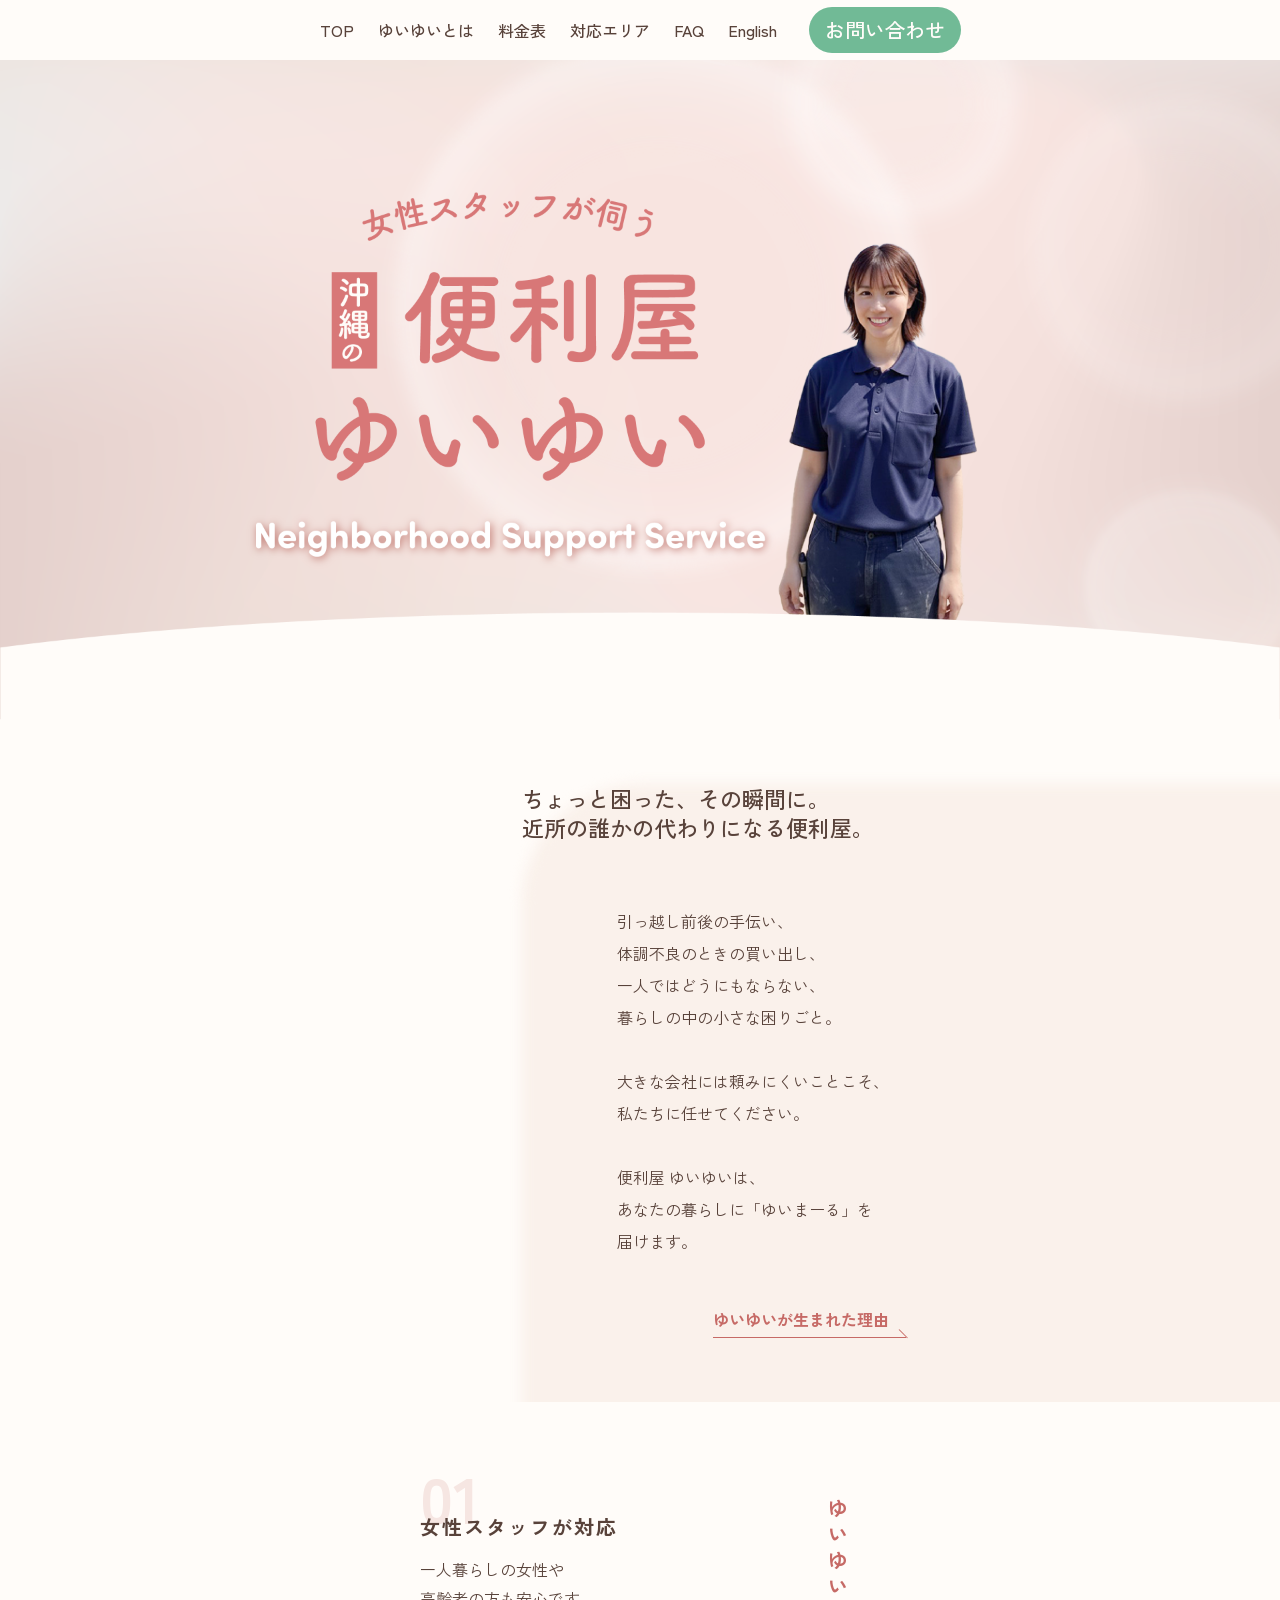
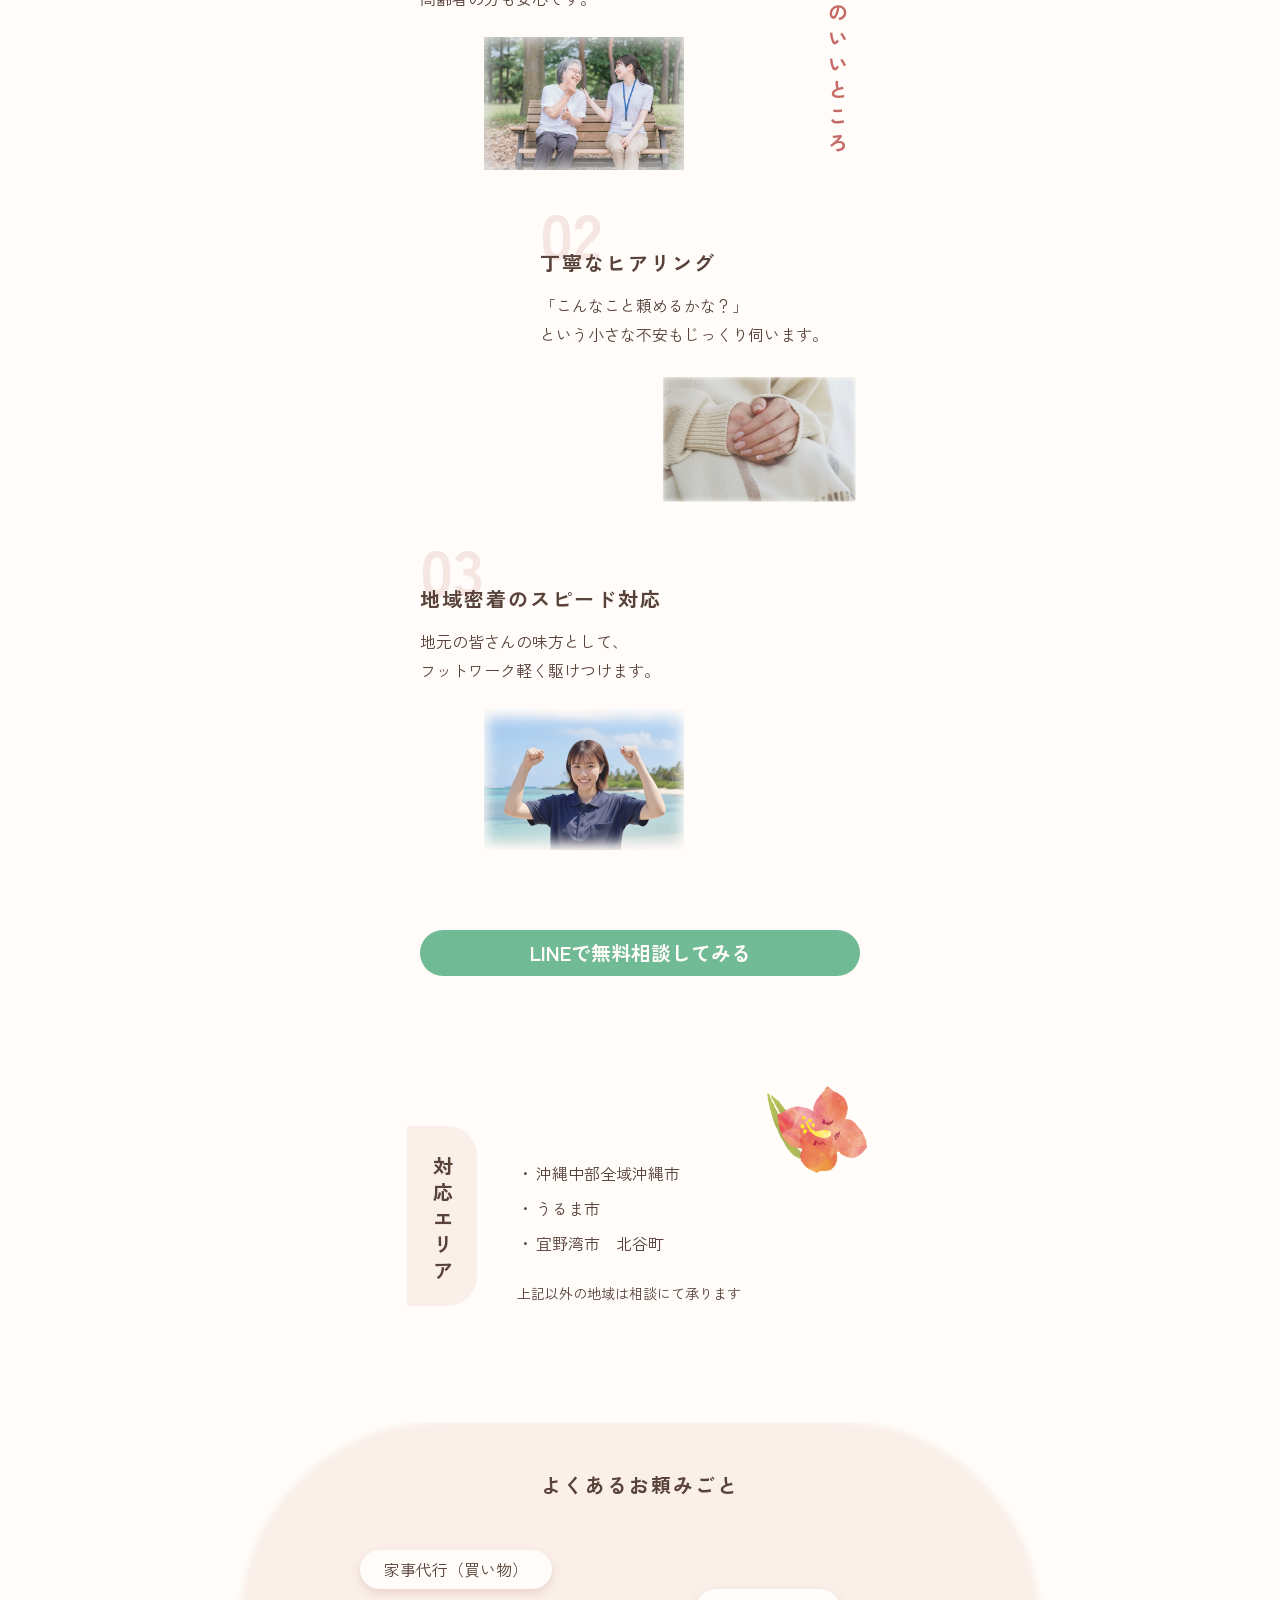
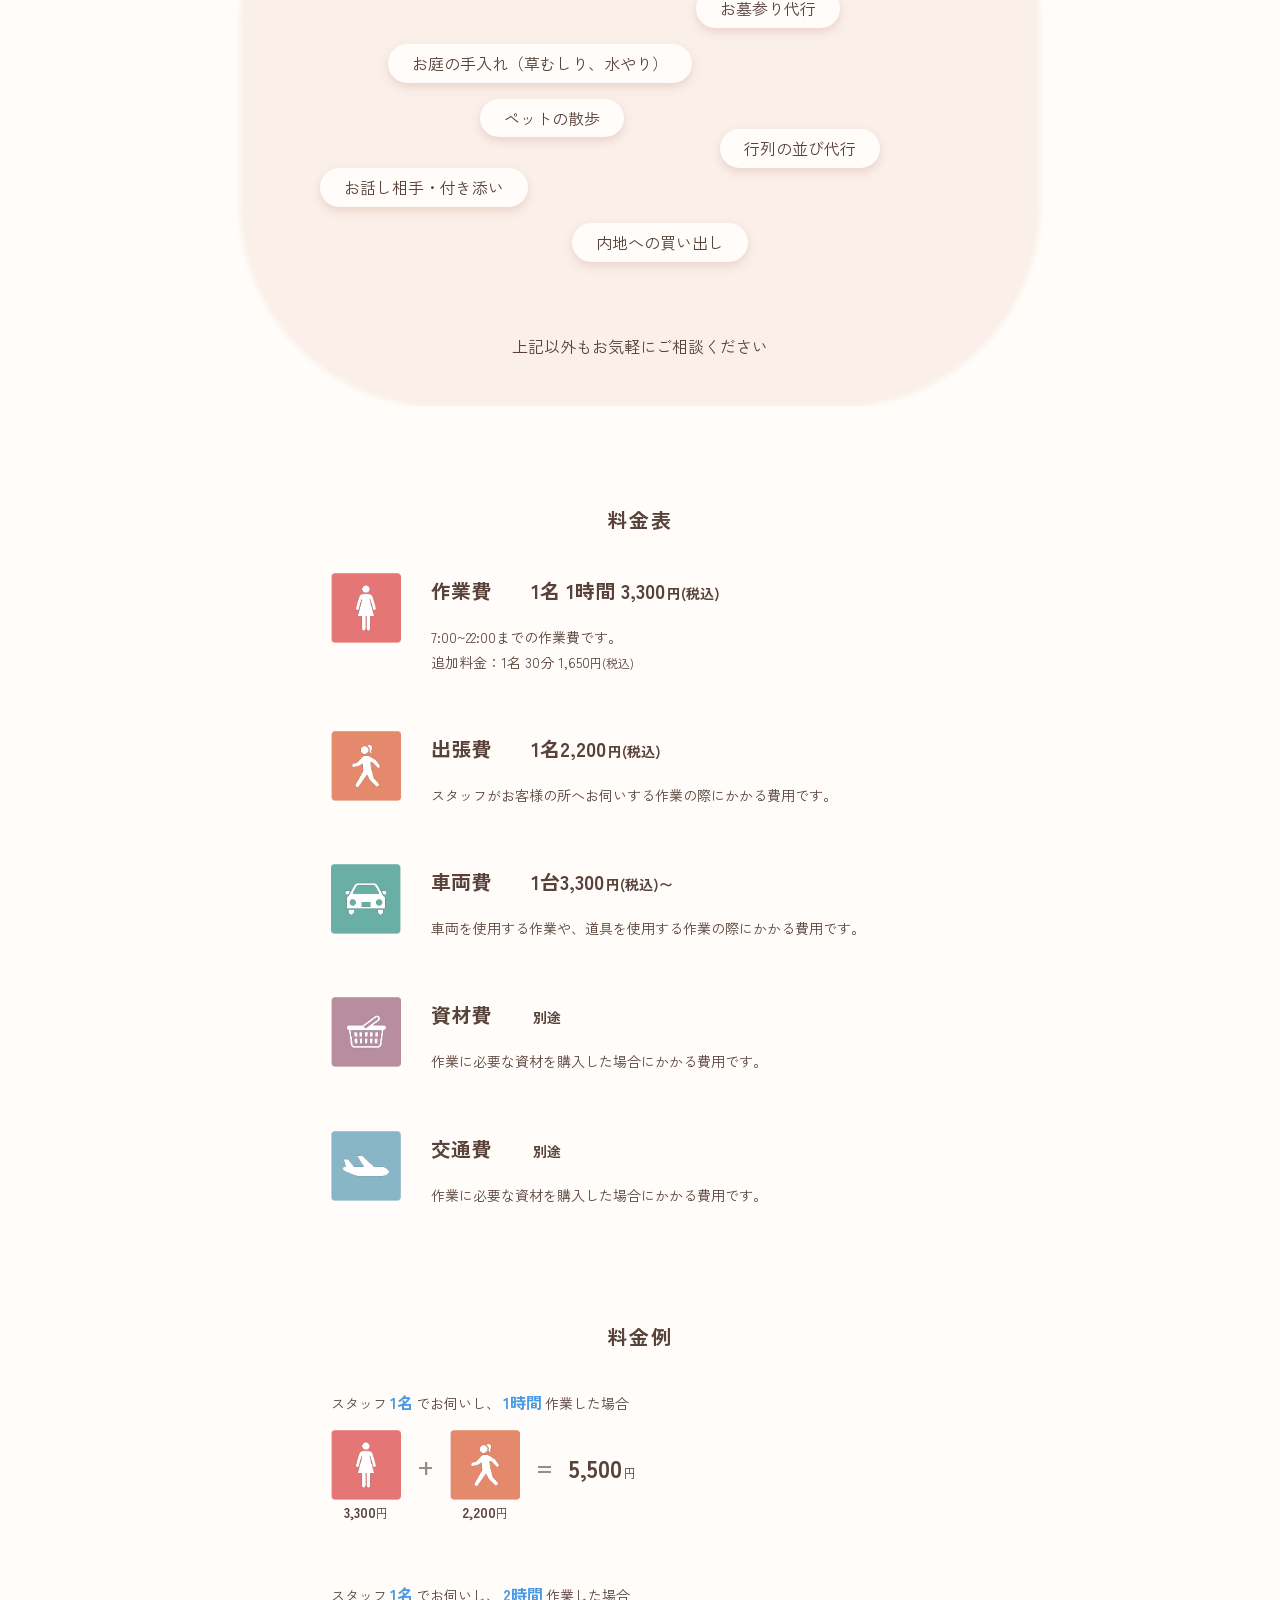
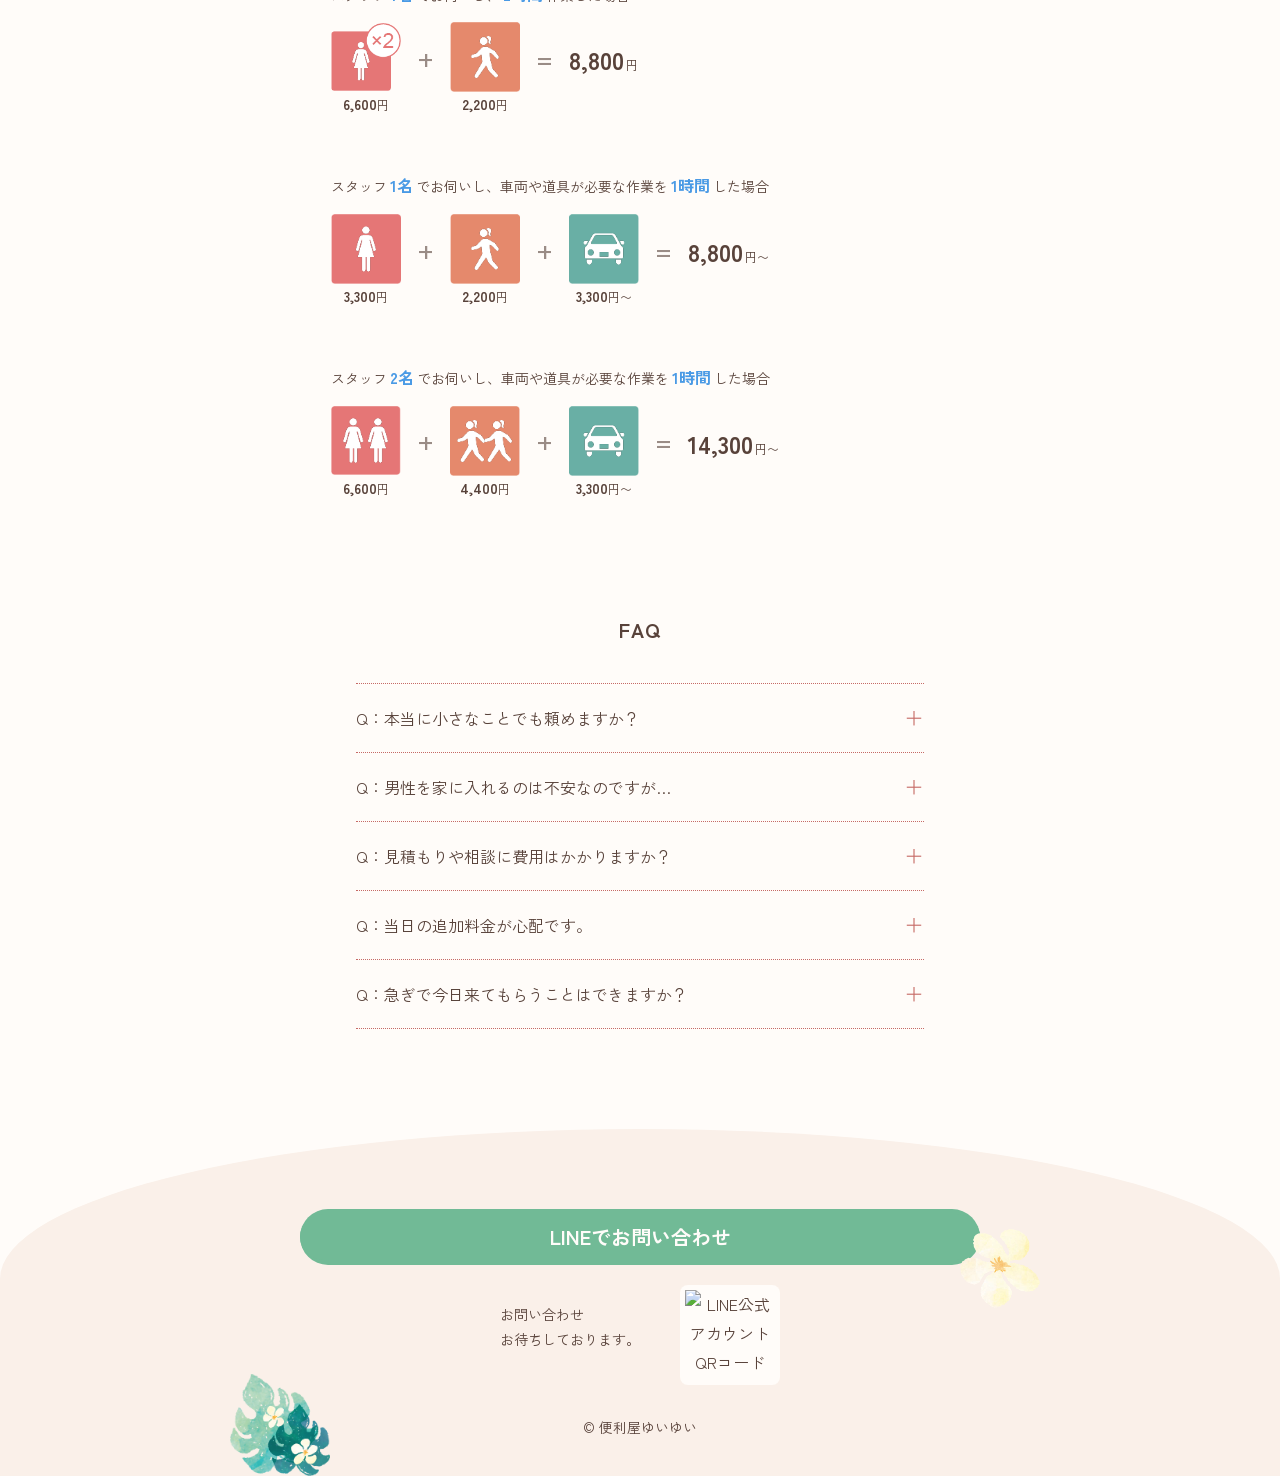
==== index.html @ 1d220bbb "first commit" ====
<!DOCTYPE html>
<html lang="ja">

<head>
    <meta charset="UTF-8">
    <meta name="viewport" content="width=device-width, initial-scale=1.0">
    <title>沖縄の便利屋ゆいゆい</title>
    <meta name="description"
        content="沖縄の便利屋ゆいゆいは、引っ越し前後の手伝いや体調不良のときの買い出しなど、暮らしの中の小さな困りごとをサポートします。地域に根ざしたサービスで、あなたの生活をより快適にします。">
    <link rel="stylesheet" href="style.css">
    <link rel="preconnect" href="https://fonts.googleapis.com">
    <link rel="preconnect" href="https://fonts.gstatic.com" crossorigin>
    <link
        href="https://fonts.googleapis.com/css2?family=Open+Sans:ital,wght@0,300..800;1,300..800&family=Zen+Kaku+Gothic+New:wght@400;500;700&display=swap"
        rel="stylesheet">


</head>

<body>
    <main>
        <header class="l-header">
            <div class="l-header__inner">
                <div class="l-header__icon_en">
                    <img src="img/icon_en.png" alt="English-icon" width="32" height="32">
                </div>

                <button class="l-header__menu-btn" aria-label="メニューを開く" aria-expanded="false">
                    <span class="l-header__menu-line"></span>
                    <span class="l-header__menu-line"></span>
                </button>
            </div>
            <nav class="l-header__nav">
                <ul class="l-header__nav-list">
                    <li class="l-header__nav-item"><a href="/" class="l-header__nav-link">TOP</a></li>
                    <li class="l-header__nav-item"><a href="#" class="l-header__nav-link">ゆいゆいとは</a></li>
                    <li class="l-header__nav-item"><a href="#" class="l-header__nav-link">料金表</a></li>
                    <li class="l-header__nav-item"><a href="#" class="l-header__nav-link">対応エリア</a></li>
                    <li class="l-header__nav-item"><a href="#" class="l-header__nav-link">FAQ</a></li>
                    <li class="l-header__nav-item"><a href="#" class="l-header__nav-link">English</a></li>
                </ul>
                <div class="l-header__nav-cta">
                    <a href="#" class="c-button--cta__nav">お問い合わせ</a>
                </div>
            </nav>

        </header>


        <!-- ヒーローセクション -->
        <section class="p-top-hero">
            <div class="p-top-hero__visual">
                <picture>
                    <source media="(min-width: 768px)" srcset="img/mv_dt.webp">
                    <img src="img/mv_sp.webp" alt="女性スタッフが伺う 沖縄の便利屋 ゆいゆい Neighborhood Support Service"
                        class="p-top-hero__main-img">
                </picture>
            </div>

            <div class="p-top-hero__content">
                <h2 class="p-top-hero__catch">
                    ちょっと困った、その瞬間に。<br>
                    近所の誰かの代わりになる便利屋。
                </h2>

                <div class="p-top-hero__description">
                    <p class="p-top-hero__text">
                        引っ越し前後の手伝い、<br>
                        体調不良のときの買い出し、<br>
                        一人ではどうにもならない、<br>
                        暮らしの中の小さな困りごと。
                    </p>
                    <p class="p-top-hero__text">
                        大きな会社には頼みにくいことこそ、<br>
                        私たちに任せてください。
                    </p>
                    <p class="p-top-hero__text">
                        便利屋 ゆいゆいは、<br>
                        あなたの暮らしに「ゆいまーる」を<br>
                        届けます。
                    </p>
                    <div class="p-top-hero__link-wrapper">
                        <a href="#" class="p-top-hero__link">ゆいゆいが生まれた理由</a>
                    </div>
                </div>
            </div>
        </section>


        <!-- USPセクション -->
        <section class="p-top-usp">
            <div class="p-top-usp__inner">
                <h2 class="p-top-usp__title">ゆいゆいのいいところ</h2>

                <div class="p-top-usp__list">
                    <div class="p-top-usp__item">
                        <div class="p-top-usp__head">
                            <span class="p-top-usp__number">01</span>
                            <h3 class="p-top-usp__item-title">女性スタッフが対応</h3>
                        </div>
                        <p class="p-top-usp__text">
                            一人暮らしの女性や<br>
                            高齢者の方も安心です。
                        </p>
                        <div class="p-top-usp__img">
                            <img src="img/usp_img1.png" alt="笑顔で話す女性スタッフと高齢女性">
                        </div>
                    </div>

                    <div class="p-top-usp__item">
                        <div class="p-top-usp__head">
                            <span class="p-top-usp__number">02</span>
                            <h3 class="p-top-usp__item-title">丁寧なヒアリング</h3>
                        </div>
                        <p class="p-top-usp__text">
                            「こんなこと頼めるかな？」<br>
                            という小さな不安もじっくり伺います。
                        </p>
                        <div class="p-top-usp__img">
                            <img src="img/usp_img2.png" alt="手を合わせる様子">
                        </div>
                    </div>

                    <div class="p-top-usp__item">
                        <div class="p-top-usp__head">
                            <span class="p-top-usp__number">03</span>
                            <h3 class="p-top-usp__item-title">地域密着のスピード対応</h3>
                        </div>
                        <p class="p-top-usp__text">
                            地元の皆さんの味方として、<br>
                            フットワーク軽く駆けつけます。
                        </p>
                        <div class="p-top-usp__img">
                            <img src="img/usp_img3.png" alt="ガッツポーズをする女性スタッフ">
                        </div>
                    </div>
                </div>

                <div class="p-top-usp__btn">
                    <a href="#" class="c-button--cta">LINEで無料相談してみる</a>
                </div>
            </div>
        </section>

        <!-- エリアセクション -->
        <section class="p-top-area">
            <div class="p-top-area__inner">
                <div class="p-top-area__container">
                    <h2 class="p-top-area__title">対応エリア</h2>

                    <div class="p-top-area__content">
                        <ul class="p-top-area__list">
                            <li class="p-top-area__item">沖縄中部全域沖縄市</li>
                            <li class="p-top-area__item">うるま市</li>
                            <li class="p-top-area__item">宜野湾市　北谷町</li>
                        </ul>
                        <p class="p-top-area__note">上記以外の地域は相談にて承ります</p>
                    </div>

                    <div class="p-top-area__deco">
                        <img src="img/deco_img1.png" alt="" aria-hidden="true">
                    </div>
                </div>
            </div>
        </section>

        <!-- ヘルプリストセクション -->
        <section class="p-top-help">
            <div class="p-top-help__inner">
                <h2 class="p-top-help__title">よくあるお頼みごと</h2>

                <div class="p-top-help__container">

                    <ul class="p-top-help__list">
                        <li class="p-top-help__item">家事代行（買い物）</li>
                        <li class="p-top-help__item">お墓参り代行</li>
                        <li class="p-top-help__item">お庭の手入れ（草むしり、水やり）</li>
                        <li class="p-top-help__item">ペットの散歩</li>
                        <li class="p-top-help__item">行列の並び代行</li>
                        <li class="p-top-help__item">お話し相手・付き添い</li>
                        <li class="p-top-help__item">内地への買い出し</li>
                    </ul>

                    <p class="p-top-help__footer-text">上記以外もお気軽にご相談ください</p>
                </div>
            </div>
        </section>

        <!-- 料金表セクション -->
        <section class="p-top-price">
            <div class="p-top-price__inner">
                <h2 class="p-top-price__title">料金表</h2>

                <div class="p-top-price__list">
                    <div class="p-top-price__item">
                        <div class="p-top-price__icon">
                            <img src="img/menu_icon1.png" alt="作業費">
                        </div>
                        <div class="p-top-price__body">
                            <div class="p-top-price__head">
                                <h3 class="p-top-price__label">作業費</h3>
                                <p class="p-top-price__value">1名 1時間 3,300<span>円(税込)</span></p>
                            </div>
                            <p class="p-top-price__note">
                                7:00~22:00までの作業費です。<br>
                                追加料金：1名 30分 1,650<Span>円(税込)</Span>
                            </p>
                        </div>
                    </div>

                    <div class="p-top-price__item">
                        <div class="p-top-price__icon">
                            <img src="img/menu_icon2.png" alt="出張費">
                        </div>
                        <div class="p-top-price__body">
                            <div class="p-top-price__head">
                                <h3 class="p-top-price__label">出張費</h3>
                                <p class="p-top-price__value">1名2,200<span>円(税込)</span></p>
                            </div>
                            <p class="p-top-price__note">
                                スタッフがお客様の所へお伺いする作業の際にかかる費用です。
                            </p>
                        </div>
                    </div>

                    <div class="p-top-price__item">
                        <div class="p-top-price__icon">
                            <img src="img/menu_icon3.png" alt="車両費">
                        </div>
                        <div class="p-top-price__body">
                            <div class="p-top-price__head">
                                <h3 class="p-top-price__label">車両費</h3>
                                <p class="p-top-price__value">1台3,300<span>円(税込)〜</span></p>
                            </div>
                            <p class="p-top-price__note">
                                車両を使用する作業や、道具を使用する作業の際にかかる費用です。
                            </p>
                        </div>
                    </div>

                    <div class="p-top-price__item">
                        <div class="p-top-price__icon">
                            <img src="img/menu_icon4.png" alt="資材費">
                        </div>
                        <div class="p-top-price__body">
                            <div class="p-top-price__head">
                                <h3 class="p-top-price__label">資材費</h3>
                                <p class="p-top-price__value"><span>別途</span></p>
                            </div>
                            <p class="p-top-price__note">
                                作業に必要な資材を購入した場合にかかる費用です。
                            </p>
                        </div>
                    </div>
                    <div class="p-top-price__item">
                        <div class="p-top-price__icon">
                            <img src="img/menu_icon5.png" alt="交通費">
                        </div>
                        <div class="p-top-price__body">
                            <div class="p-top-price__head">
                                <h3 class="p-top-price__label">交通費</h3>
                                <p class="p-top-price__value"><span>別途</span></p>
                            </div>
                            <p class="p-top-price__note">
                                作業に必要な資材を購入した場合にかかる費用です。
                            </p>
                        </div>
                    </div>
                </div>
            </div>
        </section>

        <!-- 料金例セクション -->
        <section class="p-top-price-example">
            <div class="p-top-price-example__inner">
                <h2 class="p-top-price-example__title">料金例</h2>

                <div class="p-top-price-example__list">

                    <div class="p-top-price-example__item">
                        <p class="p-top-price-example__caption">スタッフ<span>1名</span>でお伺いし、<span>1時間</span>作業した場合</p>
                        <div class="p-top-price-example__formula">
                            <div class="p-top-price-example__unit">
                                <img src="img/menu_icon1.png" alt="作業費">
                                <p>3,300<span>円</span></p>
                            </div>
                            <span class="p-top-price-example__operator">+</span>
                            <div class="p-top-price-example__unit">
                                <img src="img/menu_icon2.png" alt="">
                                <p>2,200<span>円</span></p>
                            </div>
                            <span class="p-top-price-example__operator">=</span>
                            <p class="p-top-price-example__total">5,500<span>円</span></p>
                        </div>
                    </div>

                    <div class="p-top-price-example__item">
                        <p class="p-top-price-example__caption">スタッフ<span>1名</span>でお伺いし、<span>2時間</span>作業した場合</p>
                        <div class="p-top-price-example__formula">
                            <div class="p-top-price-example__unit">
                                <img src="img/menu_icon7.png" alt="">
                                <p>6,600<span>円</span></p>
                            </div>
                            <span class="p-top-price-example__operator">+</span>
                            <div class="p-top-price-example__unit">
                                <img src="img/menu_icon2.png" alt="">
                                <p>2,200<span>円</span></p>
                            </div>
                            <span class="p-top-price-example__operator">=</span>
                            <p class="p-top-price-example__total">8,800<span>円</span></p>
                        </div>
                    </div>

                    <div class="p-top-price-example__item">
                        <p class="p-top-price-example__caption">
                            スタッフ<span>1名</span>でお伺いし、車両や道具が必要な作業を<span>1時間</span>した場合</p>
                        <div class="p-top-price-example__formula">
                            <div class="p-top-price-example__unit">
                                <img src="img/menu_icon1.png" alt="作業費">
                                <p>3,300<span>円</span></p>
                            </div>
                            <span class="p-top-price-example__operator">+</span>
                            <div class="p-top-price-example__unit">
                                <img src="img/menu_icon2.png" alt="">
                                <p>2,200<span>円</span></p>
                            </div>
                            <span class="p-top-price-example__operator">+</span>
                            <div class="p-top-price-example__unit">
                                <img src="img/menu_icon3.png" alt="車両・道具">
                                <p>3,300<span>円〜</span></p>
                            </div>
                            <span class="p-top-price-example__operator">=</span>
                            <p class="p-top-price-example__total">8,800<span>円〜</span></p>
                        </div>
                    </div>
                    <div class="p-top-price-example__item">
                        <p class="p-top-price-example__caption">
                            スタッフ<span>2名</span>でお伺いし、車両や道具が必要な作業を<span>1時間</span>した場合</p>
                        <div class="p-top-price-example__formula">
                            <div class="p-top-price-example__unit">
                                <img src="img/menu_icon6.png" alt="作業費">
                                <p>6,600<span>円</span></p>
                            </div>
                            <span class="p-top-price-example__operator">+</span>
                            <div class="p-top-price-example__unit">
                                <img src="img/menu_icon8.png" alt="">
                                <p>4,400<span>円</span></p>
                            </div>
                            <span class="p-top-price-example__operator">+</span>
                            <div class="p-top-price-example__unit">
                                <img src="img/menu_icon3.png" alt="車両・道具">
                                <p>3,300<span>円〜</span></p>
                            </div>
                            <span class="p-top-price-example__operator">=</span>
                            <p class="p-top-price-example__total">14,300<span>円〜</span></p>
                        </div>
                    </div>

                </div>
            </div>
        </section>

        <!-- FAQセクション -->
        <section class="p-top-faq">
            <div class="p-top-faq__inner">
                <h2 class="p-top-faq__title">FAQ</h2>

                <div class="p-top-faq__list">

                    <details class="p-top-faq__item">
                        <summary class="p-top-faq__question">
                            <span>Q：本当に小さなことでも頼めますか？</span>
                        </summary>
                        <div class="p-top-faq__answer">
                            <p>
                                A：もちろん大歓迎です！
                                電球1個の交換や、高熱で動けない時の買い出しなどどんな些細なことでも「ゆいゆい」にお任せください。法律に触れること、専門的な資格（電気工事など）が必要な作業、危険を伴う作業などはお断りする場合がございます。まずは「こんなことできる？」と聞いてみてください！
                            </p>
                        </div>
                    </details>

                    <details class="p-top-faq__item">
                        <summary class="p-top-faq__question">
                            <span>Q：男性を家に入れるのは不安なのですが…</span>
                        </summary>
                        <div class="p-top-faq__answer">
                            <p>
                                A：代表の私（女性）が直接伺います！ 女性一人暮らしの方や、ご高齢の方からも「安心して頼める」と喜んでいただいています。
                            </p>
                        </div>
                    </details>

                    <details class="p-top-faq__item">
                        <summary class="p-top-faq__question">
                            <span>Q：見積もりや相談に費用はかかりますか？</span>
                        </summary>
                        <div class="p-top-faq__answer">
                            <p>
                                A：お見積もりは完全に無料です。LINEでお写真を送っていただければ、事前におおよその金額をお伝えすることも可能です。
                            </p>
                        </div>
                    </details>

                    <details class="p-top-faq__item">
                        <summary class="p-top-faq__question">
                            <span>Q：当日の追加料金が心配です。</span>
                        </summary>
                        <div class="p-top-faq__answer">
                            <p>
                                A：勝手な追加請求は一切いたしません。必ず作業前に金額を提示し、ご納得いただいてから作業を開始しますのでご安心ください。
                            </p>
                        </div>
                    </details>

                    <details class="p-top-faq__item">
                        <summary class="p-top-faq__question">
                            <span>Q：急ぎで今日来てもらうことはできますか？</span>
                        </summary>
                        <div class="p-top-faq__answer">
                            <p>
                                A：空きがあれば即日対応も可能です！ まずはLINEでお気軽に状況を教えてください。
                            </p>
                        </div>
                    </details>

                </div>
            </div>
        </section>

        <!-- フッター -->
        <footer class="l-footer">
            <div class="l-footer__inner">
                <div class="l-footer__deco --top-right">
                    <img src="img/deco_img2.png" alt="" aria-hidden="true">
                </div>
                <div class="l-footer__deco --bottom-left">
                    <img src="img/deco_img3.png" alt="" aria-hidden="true">
                </div>

                <div class="l-footer__content">
                    <div class="c-button--cta ">
                        <a href="https://line.me/R/ti/p/@401vxqap" class="c-button--cta">LINEでお問い合わせ</a>
                    </div>

                    <div class="l-footer__info">
                        <div class="l-footer__text">
                            <p>お問い合わせ<br>お待ちしております。</p>
                        </div>
                        <div class="l-footer__qr">
                            <img src="https://qr-official.line.me/gs/M_401vxqap_BW.png?oat_content=qr"
                                alt="LINE公式アカウント QRコード">
                        </div>
                    </div>

                    <p class="l-footer__copyright">&copy; 便利屋ゆいゆい</p>
                </div>
            </div>
        </footer>

    </main>
    <script src="https://code.jquery.com/jquery-3.7.1.min.js"
        integrity="sha256-/JqT3SQfawRcv/BIHPThkBvs0OEvtFFmqPF/lYI/Cxo=" crossorigin="anonymous"></script>
    <script src="./js/main.js"></script>
</body>

</html>
---- style.css ----
@charset "UTF-8";
:root {
  /* =====================
   Color
  ===================== */
  --color-primary: #C66A66;
  --color-secondary: #4A9AE5;
  --color-accent: #FAF0E9;
  --color-text: #58423A;
  --color-white: #FFFCF9;
  --color-cta_btn: #71BA96;
  /* =====================
   Font
  ===================== */
  --font-base: "Zen Kaku Gothic New", sans-serif;
  --font-en: "Open Sans", sans-serif;
  /* =====================
   Font size
  ===================== */
  --font-size-xs: 12px;
  --font-size-sm: 14px;
  --font-size-base: 16px;
  --font-size-md: 20px;
  --font-size-lg: 22px;
  --font-size-xl: 28px;
  --font-size-xxl: 36px;
  /* =====================
   Line height
  ===================== */
  --line-height-base: 1.8;
  --line-height-heading: 1.3;
  /* =====================
   Spacing (8px scale)
  ===================== */
  --space-xs: 4px;
  --space-sm: 8px;
  --space-md: 16px;
  --space-lg: 24px;
  --space-xl: 32px;
  --space-xxl: 48px;
  --space-xxxl: 64px;
  /* =====================
   Radius
  ===================== */
  --radius-sm: 4px;
  --radius-md: 8px;
  --radius-lg: 16px;
  --radius-round: 20%;
  /* =====================
   z-index
  ===================== */
  --z-header: 100;
  --z-overlay: 200;
  --z-modal: 300;
}

/* =====================
  Media Query
===================== */
/* =====================
  Layout
===================== */
/* =====================
  Interaction
===================== */
/* =====================
  Base
===================== */
html {
  font-size: 100%;
}

body {
  font-family: var(--font-base);
  font-size: var(--font-size-base);
  line-height: var(--line-height-base);
  color: var(--color-text);
  background-color: var(--color-white);
  margin: 0;
  padding: 0;
  overflow-x: hidden;
  width: 100%;
}

/* =====================
  Reset (minimum)
===================== */
*,
*::before,
*::after {
  box-sizing: border-box;
}

h1,
h2,
h3,
h4,
h5,
h6,
p,
ul,
ol,
li,
figure {
  margin: 0;
  padding: 0;
}

ul,
ol {
  list-style: none;
}

/* =====================
  Text
===================== */
p {
  margin-bottom: var(--space-md);
}

a {
  color: inherit;
  text-decoration: none;
}

strong {
  font-weight: 600;
}

/* =====================
  Heading
===================== */
h1,
h2,
h3 {
  font-weight: 500;
  line-height: var(--line-height-heading);
}

h1 {
  font-size: var(--font-size-xxl);
}

h2 {
  font-size: var(--font-size-xl);
}

h3 {
  font-size: var(--font-size-lg);
}

/* =====================
  Image
===================== */
img {
  max-width: 100%;
  height: auto;
  display: block;
}

/* =====================
  Utility
===================== */
.is-hidden {
  display: none;
}

.l-footer {
  width: 100%;
  position: relative;
  background-color: var(--color-accent);
  overflow: hidden;
  border-radius: 100% 100% 0 0/150px 150px 0 0;
  padding: 60px 0 10px;
}
@media (min-width: 768px) {
  .l-footer {
    border-radius: 100% 100% 0 0/300px 300px 0 0;
    padding: 80px 0 20px;
  }
}
.l-footer__inner {
  max-width: 800px;
  margin: 0 auto;
  position: relative;
  z-index: 1;
}
.l-footer__content {
  display: flex;
  flex-direction: column;
  align-items: center;
  text-align: center;
  width: 85%;
  margin: 0 auto;
}
.l-footer__btn {
  width: 100%;
  max-width: 320px;
  margin-bottom: 40px;
}
.l-footer__info {
  display: flex;
  align-items: center;
  justify-content: center;
  gap: 20px;
  margin-top: 20px;
  margin-bottom: 30px;
}
@media (min-width: 768px) {
  .l-footer__info {
    gap: 40px;
  }
}
.l-footer__text {
  font-size: var(--font-size-sm);
  text-align: left;
}
.l-footer__qr {
  width: 100px;
  height: 100px;
  background-color: var(--color-white);
  padding: 5px;
  border-radius: var(--radius-md);
}
.l-footer__qr img {
  width: 100%;
  height: 100%;
  object-fit: contain;
}
.l-footer__copyright {
  font-size: var(--font-size-sm);
  color: var(--color-text);
}
.l-footer__deco {
  position: absolute;
  pointer-events: none;
  z-index: 0;
}
.l-footer__deco.--top-right {
  top: 20px;
  right: 0;
  width: 60px;
}
@media (min-width: 768px) {
  .l-footer__deco.--top-right {
    width: 80px;
  }
}
.l-footer__deco.--bottom-left {
  bottom: -20px;
  left: -10px;
  width: 80px;
}
@media (min-width: 768px) {
  .l-footer__deco.--bottom-left {
    width: 100px;
  }
}
.l-footer__deco img {
  width: 100%;
  height: auto;
}

.c-button--cta {
  display: inline-flex;
  align-items: center;
  justify-content: center;
  background-color: var(--color-cta_btn);
  color: var(--color-white);
  font-weight: bold;
  font-size: var(--font-size-md);
  padding: 5px 0;
  border-radius: 100px;
  width: 100%;
  max-width: 100%;
  transition: opacity 0.3s;
}
@media (min-width: 768px) and (hover: hover) {
  .c-button--cta:hover {
    opacity: 0.7;
  }
}

/* ==========================================================================
   Header
   ========================================================================== */
.l-header {
  position: absolute;
  top: 0;
  left: 0;
  width: 100%;
  z-index: var(--z-header);
}
.l-header.is-open {
  position: fixed;
}
.l-header.is-open .l-header__nav {
  opacity: 1;
  visibility: visible;
}
.l-header.is-open .l-header__menu-line:nth-child(1) {
  transform: translateY(6px) rotate(45deg);
}
.l-header.is-open .l-header__menu-line:nth-child(2) {
  transform: translateY(-6px) rotate(-45deg);
}
.l-header__inner {
  position: fixed;
  top: 0;
  left: 0;
  width: 100%;
  display: flex;
  justify-content: space-between;
  align-items: center;
  padding: var(--space-md);
  z-index: 10;
}
@media (min-width: 768px) {
  .l-header__inner {
    opacity: 0;
    pointer-events: none;
  }
}
.l-header__icon_en {
  width: 32px;
}
.l-header__icon_en img {
  width: 100%;
  height: auto;
}
.l-header__menu-btn {
  appearance: none;
  background: transparent;
  border: none;
  padding: 0;
  width: 32px;
  height: 14px;
  display: flex;
  flex-direction: column;
  justify-content: space-between;
}
@media (min-width: 768px) {
  .l-header__menu-btn {
    display: none;
  }
}
.l-header__menu-btn .l-header__menu-line {
  display: block;
  width: 100%;
  height: 2px;
  background-color: var(--color-primary);
  transition: transform 0.3s ease;
}
.l-header__nav {
  position: fixed;
  top: 0;
  left: 0;
  width: 100%;
  height: 100vh;
  background-color: var(--color-white);
  z-index: 1;
  padding: var(--space-xxxl) var(--space-md);
  display: flex;
  flex-direction: column;
  align-items: center;
  justify-content: center;
  opacity: 0;
  visibility: hidden;
  transition: opacity 0.3s ease, visibility 0.3s ease;
}
@media (min-width: 768px) {
  .l-header__nav {
    position: fixed;
    width: 100%;
    height: 60px;
    background-color: var(--color-white);
    padding: 0;
    opacity: 1;
    visibility: visible;
    flex-direction: row;
    gap: var(--space-xl);
  }
}
.l-header__nav-list {
  text-align: center;
  width: 100%;
  margin-top: var(--space-xl);
}
@media (min-width: 768px) {
  .l-header__nav-list {
    display: flex;
    gap: var(--space-lg);
    margin: 0;
    width: auto;
  }
}
.l-header__nav-item {
  margin-bottom: var(--space-xl);
}
@media (min-width: 768px) {
  .l-header__nav-item {
    margin-bottom: 0;
  }
}
.l-header__nav-link {
  font-size: var(--font-size-lg);
  color: var(--color-text);
  font-weight: 500;
  display: inline-block;
  transition: color 0.3s ease;
}
@media (min-width: 768px) {
  .l-header__nav-link {
    font-size: var(--font-size-base);
  }
}
@media (min-width: 768px) and (hover: hover) {
  .l-header__nav-link:hover {
    color: var(--color-primary);
  }
}
.l-header__nav-cta {
  width: 100%;
  text-align: center;
  background-color: var(--color-cta_btn);
  color: var(--color-white);
  font-weight: bold;
  font-size: var(--font-size-md);
  padding: 5px 0;
  border-radius: 100px;
}
@media (min-width: 768px) {
  .l-header__nav-cta {
    width: auto;
    background-color: var(--color-cta_btn);
    color: var(--color-white);
    font-weight: 500;
    padding: 5px 16px;
    border-radius: 100px;
  }
}
@media (min-width: 768px) {
  .l-header__nav-cta__nav {
    width: 160px;
    margin: 0 auto;
  }
}

/* ==========================================================================
   Page: Top Hero
   ========================================================================== */
.p-top-hero {
  background-color: var(--color-white);
  position: relative;
  overflow: hidden;
  padding-bottom: var(--space-xxxl);
}
.p-top-hero__visual {
  width: 100%;
  line-height: 0;
  position: relative;
  z-index: 1;
}
.p-top-hero__main-img {
  width: 100%;
  height: auto;
  object-fit: cover;
}
.p-top-hero__content {
  position: relative;
  z-index: 1;
  max-width: 450px;
  margin: 0 auto;
  padding: var(--space-xxl) var(--space-md);
}
@media (min-width: 768px) {
  .p-top-hero__content {
    max-width: 450px;
    margin: 0 auto;
    padding: var(--space-xxxl) var(--space-xl) 0;
    margin-right: calc(50% - 300px);
  }
}
.p-top-hero__content::before {
  content: "";
  position: absolute;
  top: var(--space-xxxl);
  left: var(--space-xl);
  width: 100vw;
  height: 120%;
  background-color: rgba(250, 240, 233, 0.9);
  border-top-left-radius: 120px;
  filter: blur(6.4px);
  z-index: -1;
  pointer-events: none;
}
.p-top-hero__catch {
  text-align: left;
  font-size: var(--font-size-md);
  margin-bottom: var(--space-xxl);
  font-weight: 500;
  line-height: var(--line-height-heading);
}
@media (min-width: 768px) {
  .p-top-hero__catch {
    font-size: var(--font-size-lg);
    margin-bottom: var(--space-xxxl);
  }
}
.p-top-hero__description {
  margin-left: auto;
  margin-right: 5%;
  width: fit-content;
  max-width: 90%;
}
@media (min-width: 768px) {
  .p-top-hero__description {
    max-width: 600px;
  }
}
.p-top-hero__text {
  font-size: var(--font-size-base);
  margin-bottom: var(--space-lg);
}
@media (min-width: 768px) {
  .p-top-hero__text {
    line-height: 2;
    margin-bottom: var(--space-xl);
  }
  .p-top-hero__text:last-of-type {
    margin-bottom: 0;
  }
}
.p-top-hero__link-wrapper {
  text-align: right;
  margin-top: var(--space-xl);
}
@media (min-width: 768px) {
  .p-top-hero__link-wrapper {
    margin-top: var(--space-xxl);
  }
}
.p-top-hero__link {
  color: var(--color-primary);
  font-weight: bold;
  padding-bottom: var(--space-xs);
  position: relative;
  display: inline-block;
  transition: opacity 0.3s;
}
.p-top-hero__link::after {
  content: "";
  position: absolute;
  left: 0;
  bottom: 0;
  width: 110%;
  height: 1px;
  background-color: var(--color-primary);
}
.p-top-hero__link::before {
  content: "";
  position: absolute;
  right: -22px;
  bottom: 8px;
  width: 12px;
  height: 1px;
  background-color: var(--color-primary);
  transform: rotate(45deg);
  transform-origin: left center;
}
@media (hover: hover) {
  .p-top-hero__link:hover {
    opacity: 0.7;
  }
}

/* ==========================================================================
   Page: Top Usp
   ========================================================================== */
.p-top-usp {
  padding: 80px 5%;
  background-color: var(--color-white);
  position: relative;
  max-width: 500px;
  margin: 0 auto;
}
@media (min-width: 768px) {
  .p-top-usp {
    max-width: 600px;
  }
}
.p-top-usp__inner {
  padding: 0 var(--space-md);
  position: relative;
}
.p-top-usp__title {
  writing-mode: vertical-rl;
  font-size: var(--font-size-md);
  color: var(--color-primary);
  font-weight: bold;
  position: absolute;
  right: 5%;
  top: -16px;
  letter-spacing: 0.3em;
  line-height: 1.5;
}
.p-top-usp__list {
  margin-top: var(--space-xl);
}
.p-top-usp__item {
  margin-bottom: 80px;
  position: relative;
}
@media (min-width: 768px) {
  .p-top-usp__item:nth-child(even) {
    margin-left: 120px;
  }
}
.p-top-usp__head {
  display: flex;
  align-items: baseline;
  gap: 10px;
  margin-bottom: 15px;
  position: relative;
}
.p-top-usp__number {
  font-size: 64px;
  font-weight: bold;
  color: #f6e6e2;
  line-height: 1;
  position: absolute;
  top: -50px;
  z-index: 0;
}
.p-top-usp__item-title {
  font-size: var(--font-size-md);
  font-weight: bold;
  color: var(--color-text);
  position: relative;
  z-index: 1;
  letter-spacing: 0.1em;
}
.p-top-usp__text {
  font-size: var(--font-size-base);
  line-height: var(--line-height-base);
  margin-bottom: var(--space-lg);
  color: var(--color-text);
}
.p-top-usp__img {
  width: 100%;
  max-width: 200px;
  margin-top: var(--space-md);
  margin-left: var(--space-xxxl);
}
.p-top-usp__img img {
  width: 100%;
  height: auto;
}
.p-top-usp__item:nth-child(even) .p-top-usp__img {
  margin-left: auto;
}
.p-top-usp__btn {
  text-align: center;
  margin-top: 60px;
}

/* ==========================================================================
   Page: Top Area
   ========================================================================== */
.p-top-area {
  padding: 60px 0;
  overflow: hidden;
}
.p-top-area__inner {
  padding: 0 var(--space-md) 0 0;
  display: flex;
  justify-content: center;
}
.p-top-area__container {
  position: relative;
  width: 100%;
  max-width: 400px;
  padding: 40px 20px 40px 0;
  display: flex;
  align-items: flex-start;
}
@media (min-width: 768px) {
  .p-top-area__container {
    max-width: 450px;
  }
}
.p-top-area__container::before {
  content: "";
  position: absolute;
  top: 10px;
  left: 0;
  width: 70px;
  height: 180px;
  background-color: var(--color-accent);
  border-top-right-radius: 30px;
  border-bottom-right-radius: 30px;
  z-index: -1;
}
.p-top-area__title {
  writing-mode: vertical-rl;
  font-size: var(--font-size-md);
  color: var(--color-text);
  padding: 0 20px;
  letter-spacing: 0.3em;
  line-height: 1.5;
  font-weight: bold;
}
.p-top-area__content {
  flex: 1;
  padding-left: 20px;
}
@media (min-width: 768px) {
  .p-top-area__content {
    padding-left: 40px;
  }
}
.p-top-area__list {
  margin-bottom: 20px;
}
.p-top-area__item {
  position: relative;
  padding-left: 1.2em;
  font-size: var(--font-size-base);
  line-height: 2.2;
  color: var(--color-text);
}
.p-top-area__item::before {
  content: "・";
  position: absolute;
  left: 0;
}
.p-top-area__note {
  font-size: 14px;
  color: var(--color-text);
  margin-top: 10px;
}
.p-top-area__deco {
  position: absolute;
  top: -30px;
  right: -10px;
  width: 100px;
}
.p-top-area__deco img {
  width: 100%;
  height: auto;
}

/* ==========================================================================
   Page: Top HelpList
   ========================================================================== */
.p-top-help {
  padding: 50px 0 30px 0;
  position: relative;
  overflow: hidden;
}
.p-top-help::before {
  content: "";
  position: absolute;
  top: 0;
  left: 50%;
  transform: translateX(-50%);
  width: 100%;
  height: 100%;
  max-width: 800px;
  background-color: var(--color-accent);
  border-radius: 150px;
  filter: blur(2px);
  z-index: -1;
  pointer-events: none;
}
@media (min-width: 768px) {
  .p-top-help::before {
    border-radius: 200px;
  }
}
.p-top-help__inner {
  max-width: 600px;
  margin: 0 auto;
  padding: 0 var(--space-md);
  text-align: center;
}
@media (min-width: 768px) {
  .p-top-help__inner {
    max-width: 1000px;
  }
}
.p-top-help__title {
  font-size: var(--font-size-md);
  color: var(--color-text);
  margin-bottom: 40px;
  font-weight: bold;
  letter-spacing: 0.1em;
}
.p-top-help__list {
  display: flex;
  flex-direction: column;
  align-items: center;
  position: relative;
  z-index: 1;
  width: 100%;
  gap: var(--space-md);
}
@media (min-width: 768px) {
  .p-top-help__list {
    max-width: 800px;
    margin: 0 auto;
  }
}
.p-top-help__item {
  background-color: var(--color-white);
  padding: 5px 24px;
  border-radius: 50px;
  color: var(--color-text);
  box-shadow: 0 4px 10px rgba(173, 94, 90, 0.2);
  white-space: nowrap;
  width: fit-content;
  /* --- 個別の位置調整（SP） --- */
}
.p-top-help__item:nth-child(1) {
  align-self: flex-start;
  margin-left: 5%;
}
.p-top-help__item:nth-child(2) {
  align-self: flex-end;
  margin-right: 5%;
}
.p-top-help__item:nth-child(3) {
  align-self: center;
}
.p-top-help__item:nth-child(4) {
  align-self: flex-start;
  margin-left: 10%;
}
.p-top-help__item:nth-child(5) {
  align-self: flex-end;
  margin-right: 15%;
}
.p-top-help__item:nth-child(6) {
  align-self: flex-start;
  margin-left: 2%;
}
.p-top-help__item:nth-child(7) {
  align-self: center;
}
@media (min-width: 768px) {
  .p-top-help__item {
    /* --- 個別の位置調整（PC） --- */
  }
  .p-top-help__item:nth-child(1) {
    margin-left: 15%;
    margin-top: 12px;
  }
  .p-top-help__item:nth-child(2) {
    margin-right: 25%;
    margin-top: -16px;
  }
  .p-top-help__item:nth-child(3) {
    margin-left: -25%;
  }
  .p-top-help__item:nth-child(4) {
    margin-left: 30%;
  }
  .p-top-help__item:nth-child(5) {
    margin-right: 20%;
    margin-top: -24px;
  }
  .p-top-help__item:nth-child(6) {
    margin-left: 10%;
    margin-top: -16px;
  }
  .p-top-help__item:nth-child(7) {
    margin-right: -5%;
  }
}
.p-top-help__footer-text {
  margin-top: 50px;
  font-size: 14px;
  color: var(--color-text);
}
@media (min-width: 768px) {
  .p-top-help__footer-text {
    font-size: 16px;
    margin-top: 70px;
  }
}

/* ==========================================================================
   Page: Top practice
   ========================================================================== */
.p-top-price {
  padding: 100px 0;
}
.p-top-price__inner {
  max-width: 650px;
  margin: 0 auto;
  padding: 0 var(--space-md);
}
.p-top-price__title {
  text-align: center;
  font-size: var(--font-size-md);
  color: var(--color-text);
  margin-bottom: 40px;
  font-weight: bold;
  letter-spacing: 0.1em;
}
.p-top-price__list {
  display: flex;
  flex-direction: column;
  gap: 40px;
}
.p-top-price__item {
  display: flex;
  align-items: flex-start;
  gap: 20px;
}
@media (min-width: 768px) {
  .p-top-price__item {
    gap: 30px;
  }
}
.p-top-price__icon {
  flex-shrink: 0;
  width: 60px;
  height: 60px;
}
@media (min-width: 768px) {
  .p-top-price__icon {
    width: 70px;
    height: 70px;
  }
}
.p-top-price__icon img {
  width: 100%;
  height: 100%;
  object-fit: contain;
}
.p-top-price__body {
  flex: 1;
}
.p-top-price__head {
  display: flex;
  flex-direction: column;
  gap: 4px;
}
@media (min-width: 768px) {
  .p-top-price__head {
    flex-direction: row;
    align-items: baseline;
    gap: 20px;
  }
}
.p-top-price__label {
  font-size: var(--font-size-md);
  font-weight: bold;
  white-space: nowrap;
}
@media (min-width: 768px) {
  .p-top-price__label {
    font-size: 20px;
    min-width: 80px;
  }
}
.p-top-price__value {
  font-size: var(--font-size-md);
  font-weight: bold;
  white-space: nowrap;
}
.p-top-price__value span {
  font-size: var(--font-size-sm);
  margin: 0 2px;
}
@media (min-width: 768px) {
  .p-top-price__value {
    font-size: 20px;
  }
  .p-top-price__value span {
    font-size: var(--font-size-sm);
  }
}
.p-top-price__note {
  font-size: var(--font-size-sm);
}
.p-top-price__note span {
  font-size: var(--font-size-xs);
}

/* ==========================================================================
   Page: Top Price Example
   ========================================================================== */
.p-top-price-example {
  padding-bottom: 100px;
}
.p-top-price-example__inner {
  max-width: 650px;
  margin: 0 auto;
  padding: 0 var(--space-md);
}
.p-top-price-example__title {
  text-align: center;
  font-size: var(--font-size-md);
  color: var(--color-text);
  margin-bottom: 40px;
  font-weight: bold;
  letter-spacing: 0.1em;
}
.p-top-price-example__list {
  display: flex;
  flex-direction: column;
  gap: 40px;
}
.p-top-price-example__item {
  width: 100%;
}
.p-top-price-example__caption {
  font-size: var(--font-size-sm);
  margin-bottom: 15px;
  line-height: 1.6;
}
.p-top-price-example__caption span {
  font-size: var(--font-size-base);
  color: var(--color-secondary);
  font-weight: bold;
  margin: 0 3px;
  display: inline-block;
  white-space: nowrap;
}
.p-top-price-example__formula {
  display: flex;
  align-items: center;
  justify-content: flex-start;
  gap: 8px;
  white-space: nowrap;
}
@media (min-width: 768px) {
  .p-top-price-example__formula {
    gap: 16px;
  }
}
.p-top-price-example__unit {
  display: flex;
  flex-direction: column;
  align-items: center;
  flex-shrink: 0;
}
.p-top-price-example__unit img {
  width: 60px;
  height: 60px;
  object-fit: contain;
}
@media (min-width: 768px) {
  .p-top-price-example__unit img {
    width: 70px;
    height: 70px;
  }
}
.p-top-price-example__unit p {
  font-size: var(--font-size-sm);
  font-weight: bold;
}
.p-top-price-example__unit p span {
  font-size: var(--font-size-xs);
  font-weight: normal;
}
.p-top-price-example__operator {
  font-size: var(--font-size-md);
  color: var(--color-text);
  font-weight: bold;
  margin-top: -36px;
  opacity: 0.6;
}
.p-top-price-example__total {
  font-size: 20px;
  font-weight: bold;
  color: var(--color-text);
  margin-top: -20px;
}
.p-top-price-example__total span {
  font-size: 12px;
  font-weight: normal;
  margin-left: 2px;
}
@media (min-width: 768px) {
  .p-top-price-example__total {
    font-size: 24px;
  }
}

/* ==========================================================================
   Page: Top FAQ
   ========================================================================== */
.p-top-faq {
  margin-bottom: 100px;
}
.p-top-faq__inner {
  max-width: 600px;
  margin: 0 auto;
  padding: 0 var(--space-md);
}
.p-top-faq__title {
  text-align: center;
  font-size: var(--font-size-md);
  margin-bottom: 40px;
  font-weight: bold;
  letter-spacing: 0.1em;
}
.p-top-faq__list {
  border-top: 1px dotted var(--color-primary);
}
.p-top-faq__item {
  border-bottom: 1px dotted var(--color-primary);
}
.p-top-faq__item[open] .p-top-faq__question::after {
  content: "−";
}
.p-top-faq__question {
  list-style: none;
  cursor: pointer;
  padding: 16px 0;
  display: flex;
  justify-content: space-between;
  align-items: center;
}
.p-top-faq__question::-webkit-details-marker {
  display: none;
}
.p-top-faq__question::after {
  content: "＋";
  font-size: var(--font-size-md);
  color: var(--color-primary);
  font-weight: normal;
  transition: transform 0.3s;
}
.p-top-faq__answer {
  font-size: var(--font-size-sm);
  color: var(--color-primary);
}
@media (min-width: 768px) {
  .p-top-faq__answer {
    font-size: 15px;
  }
}/*# sourceMappingURL=style.css.map */
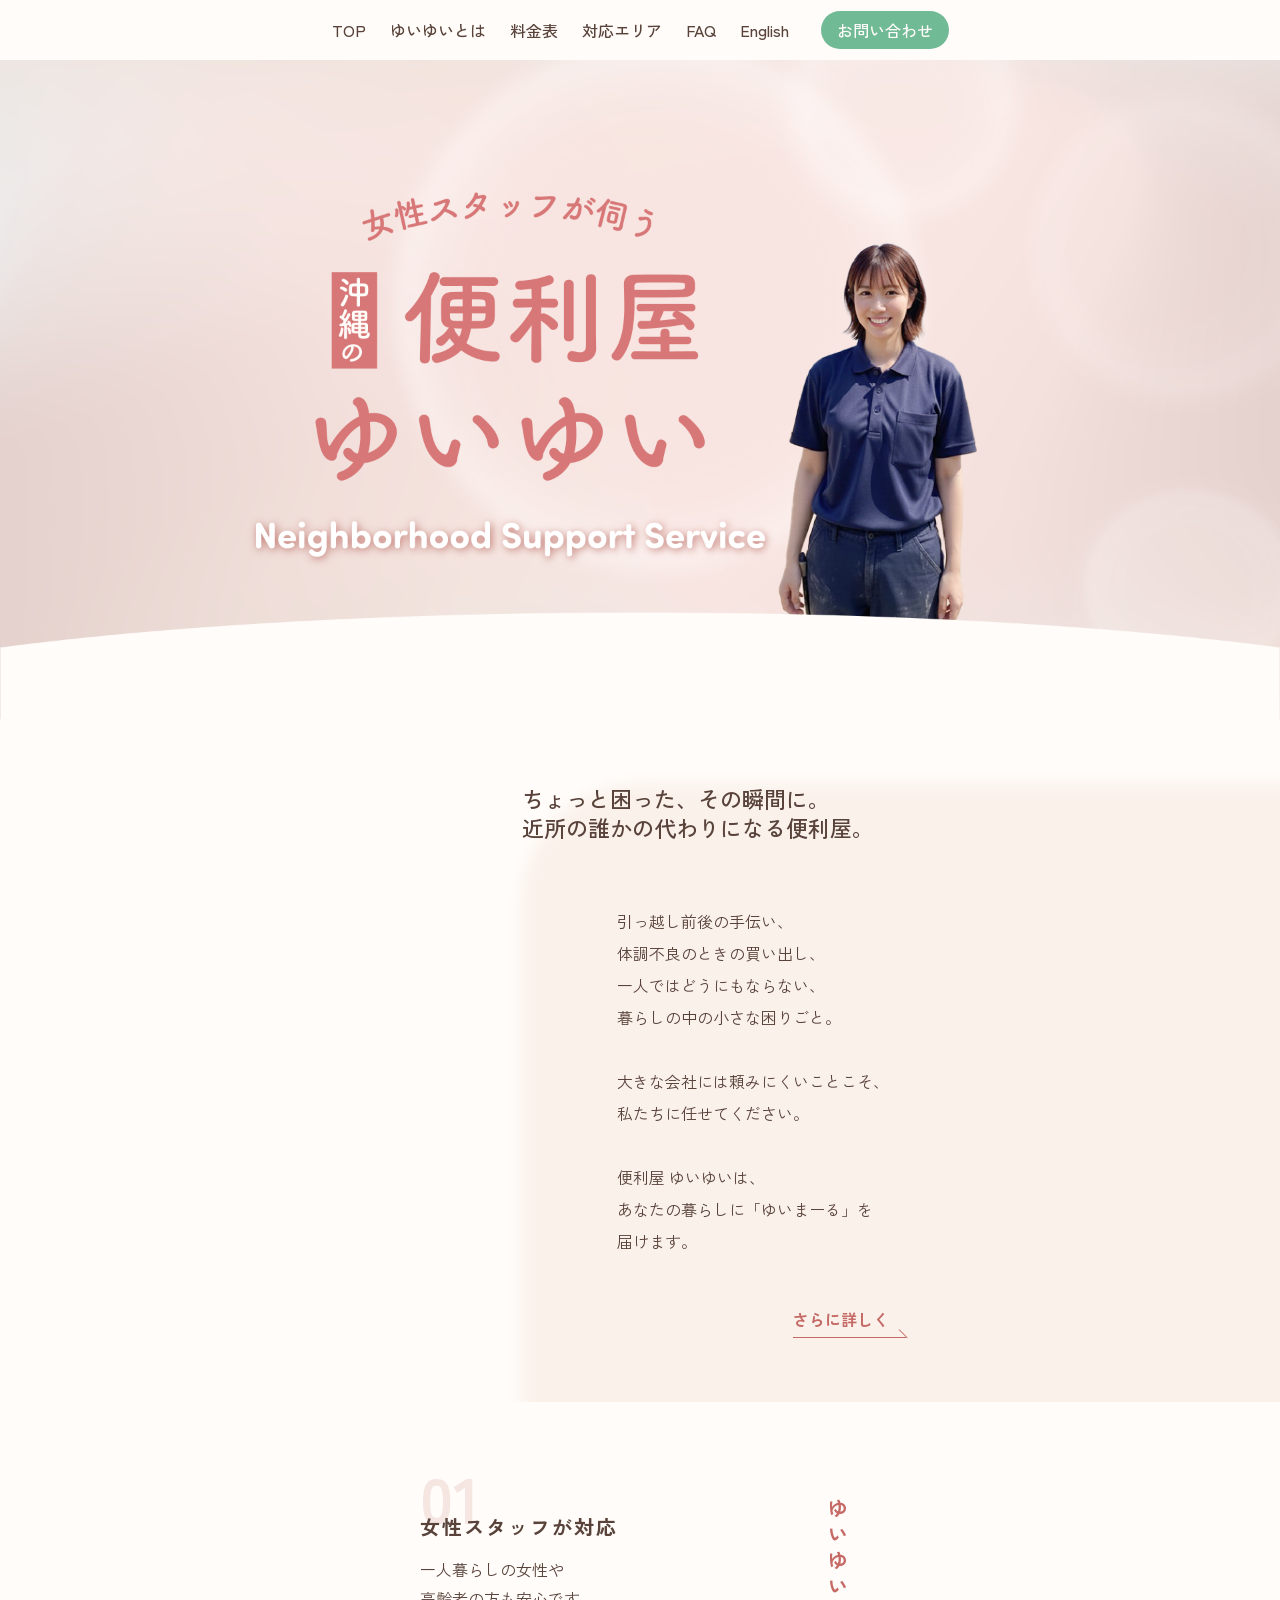
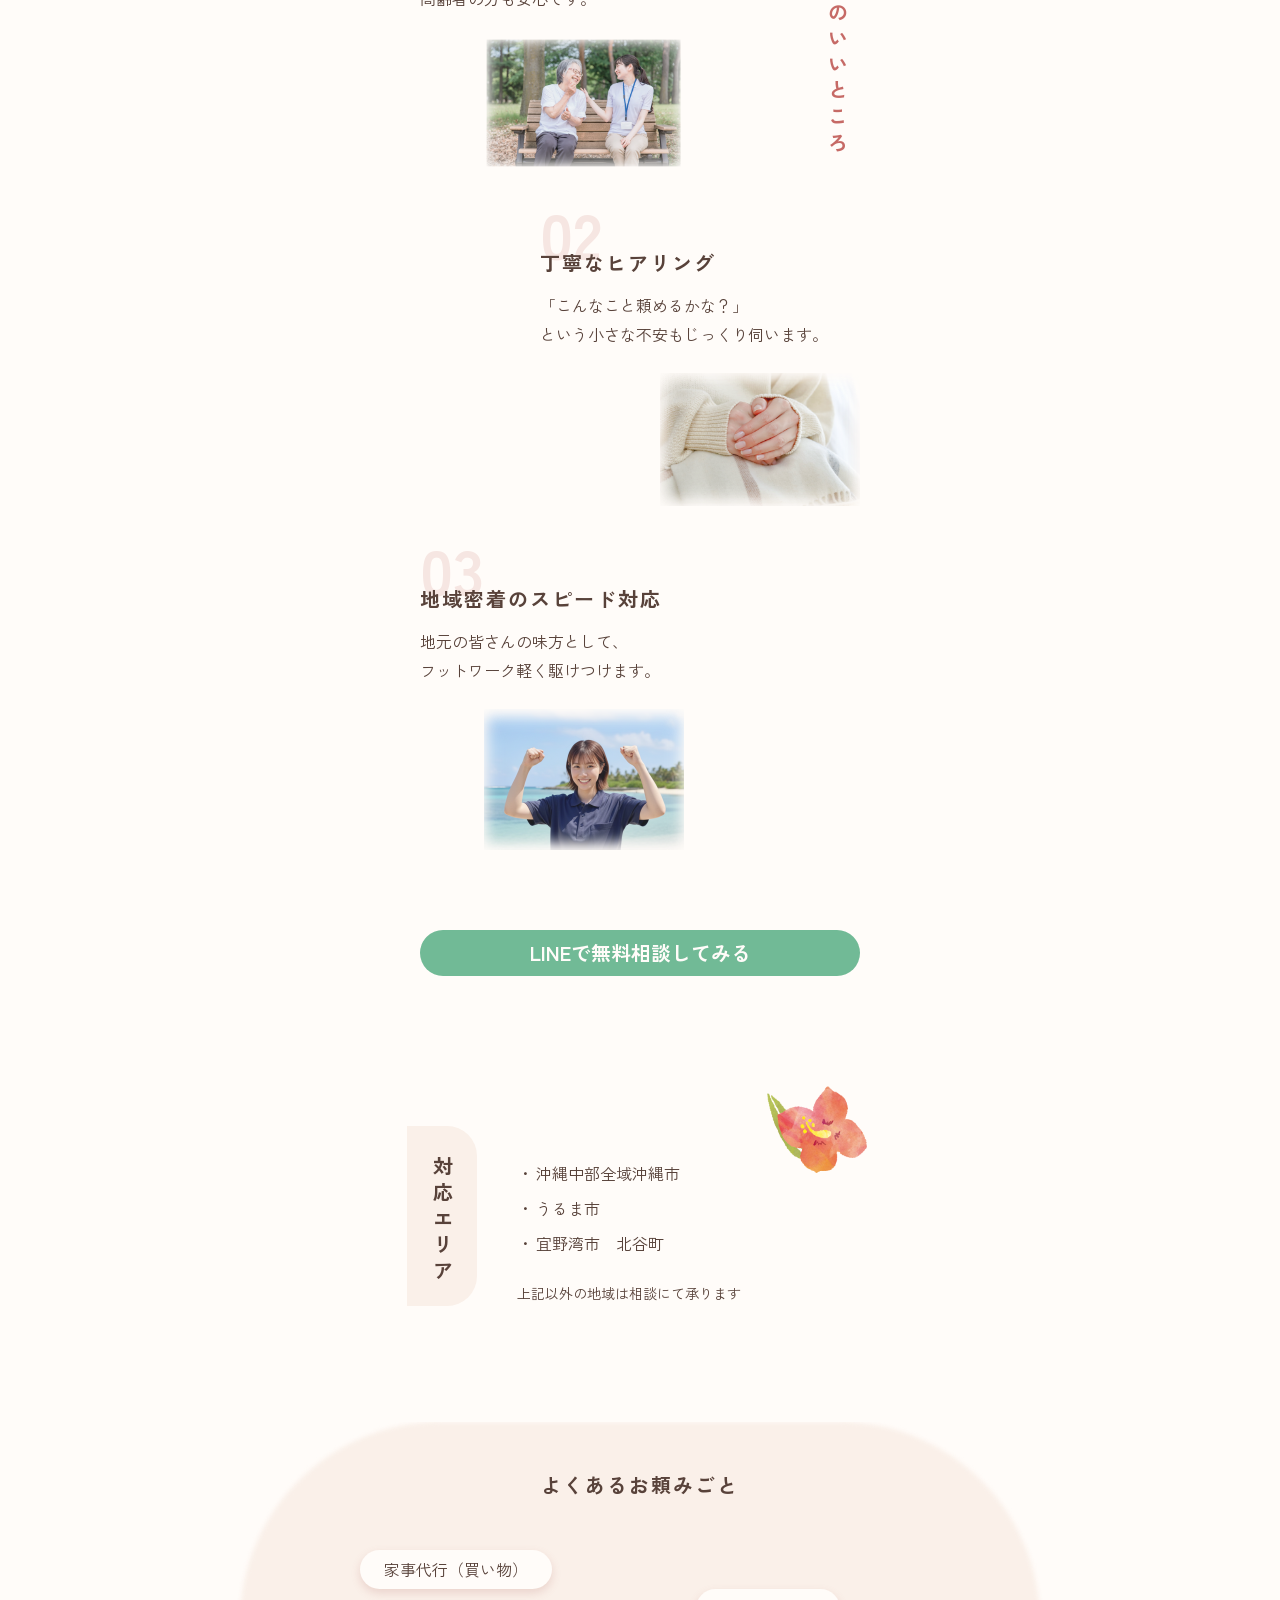
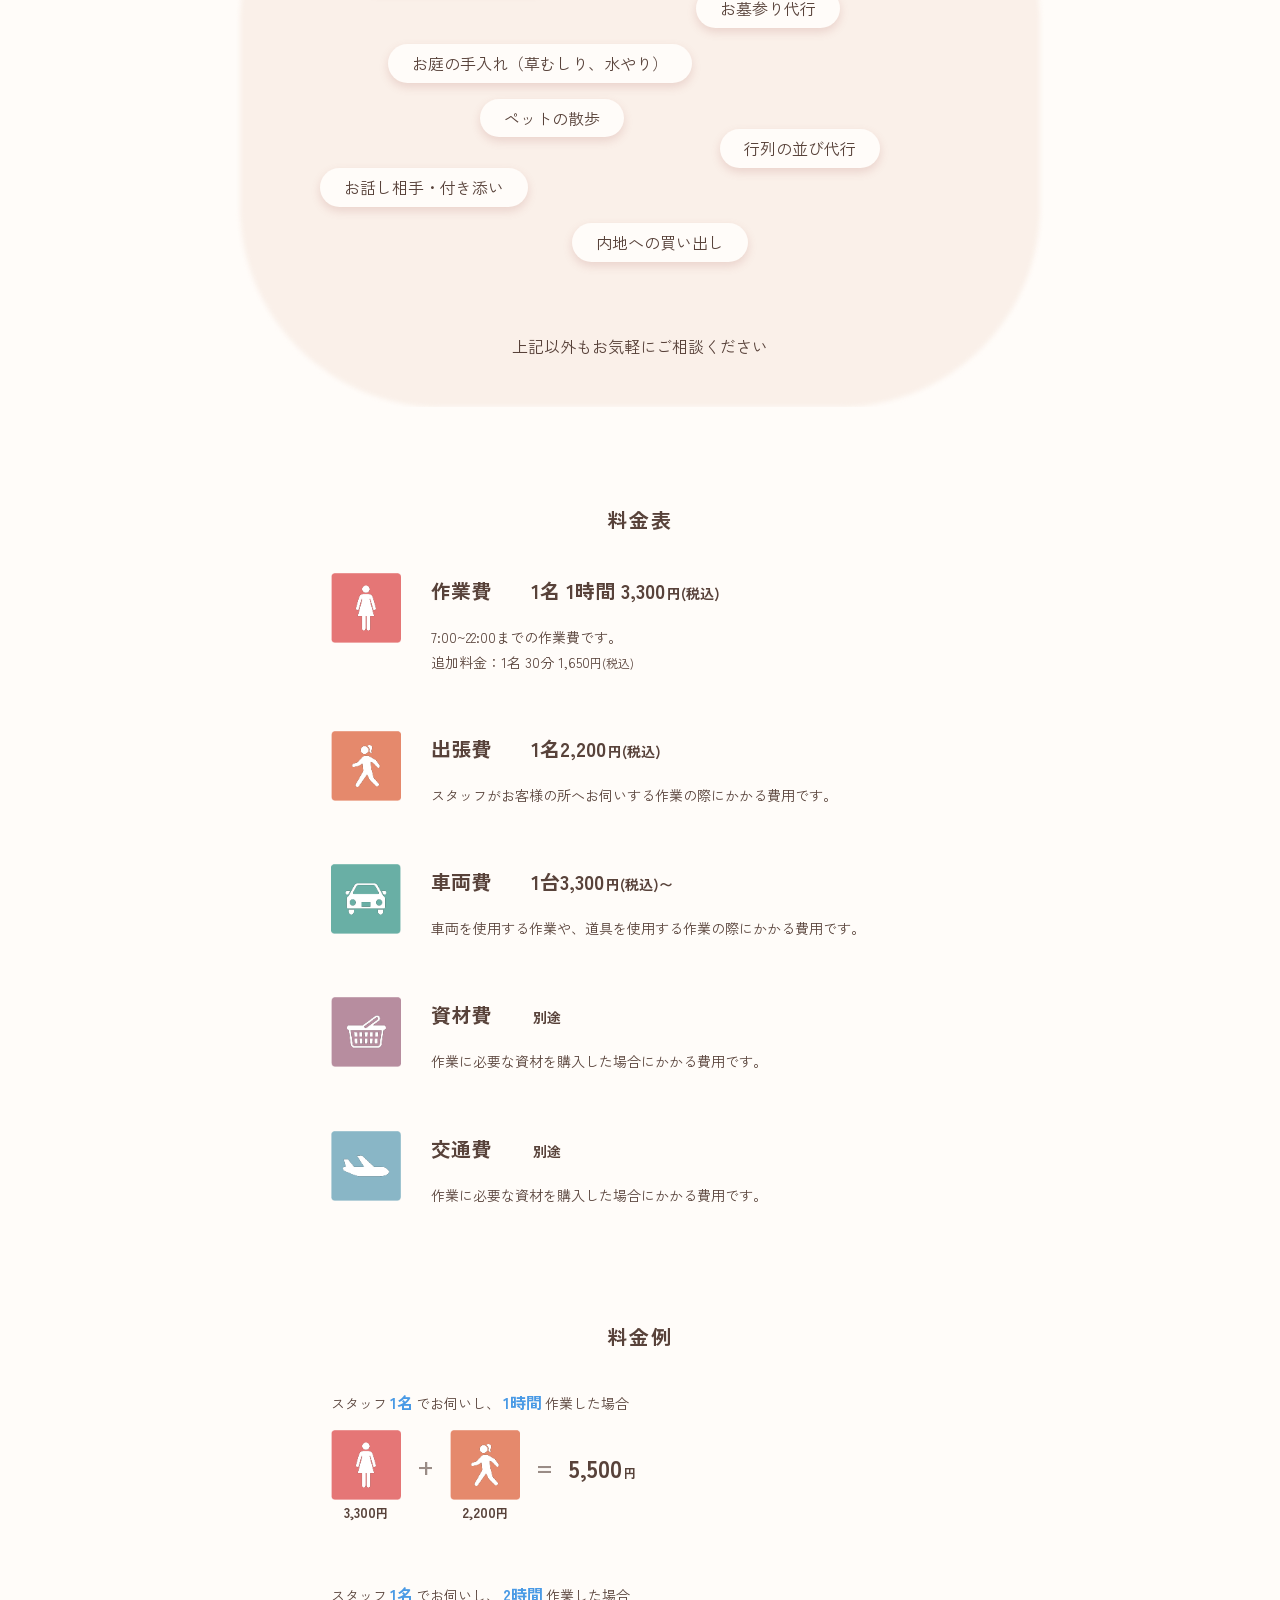
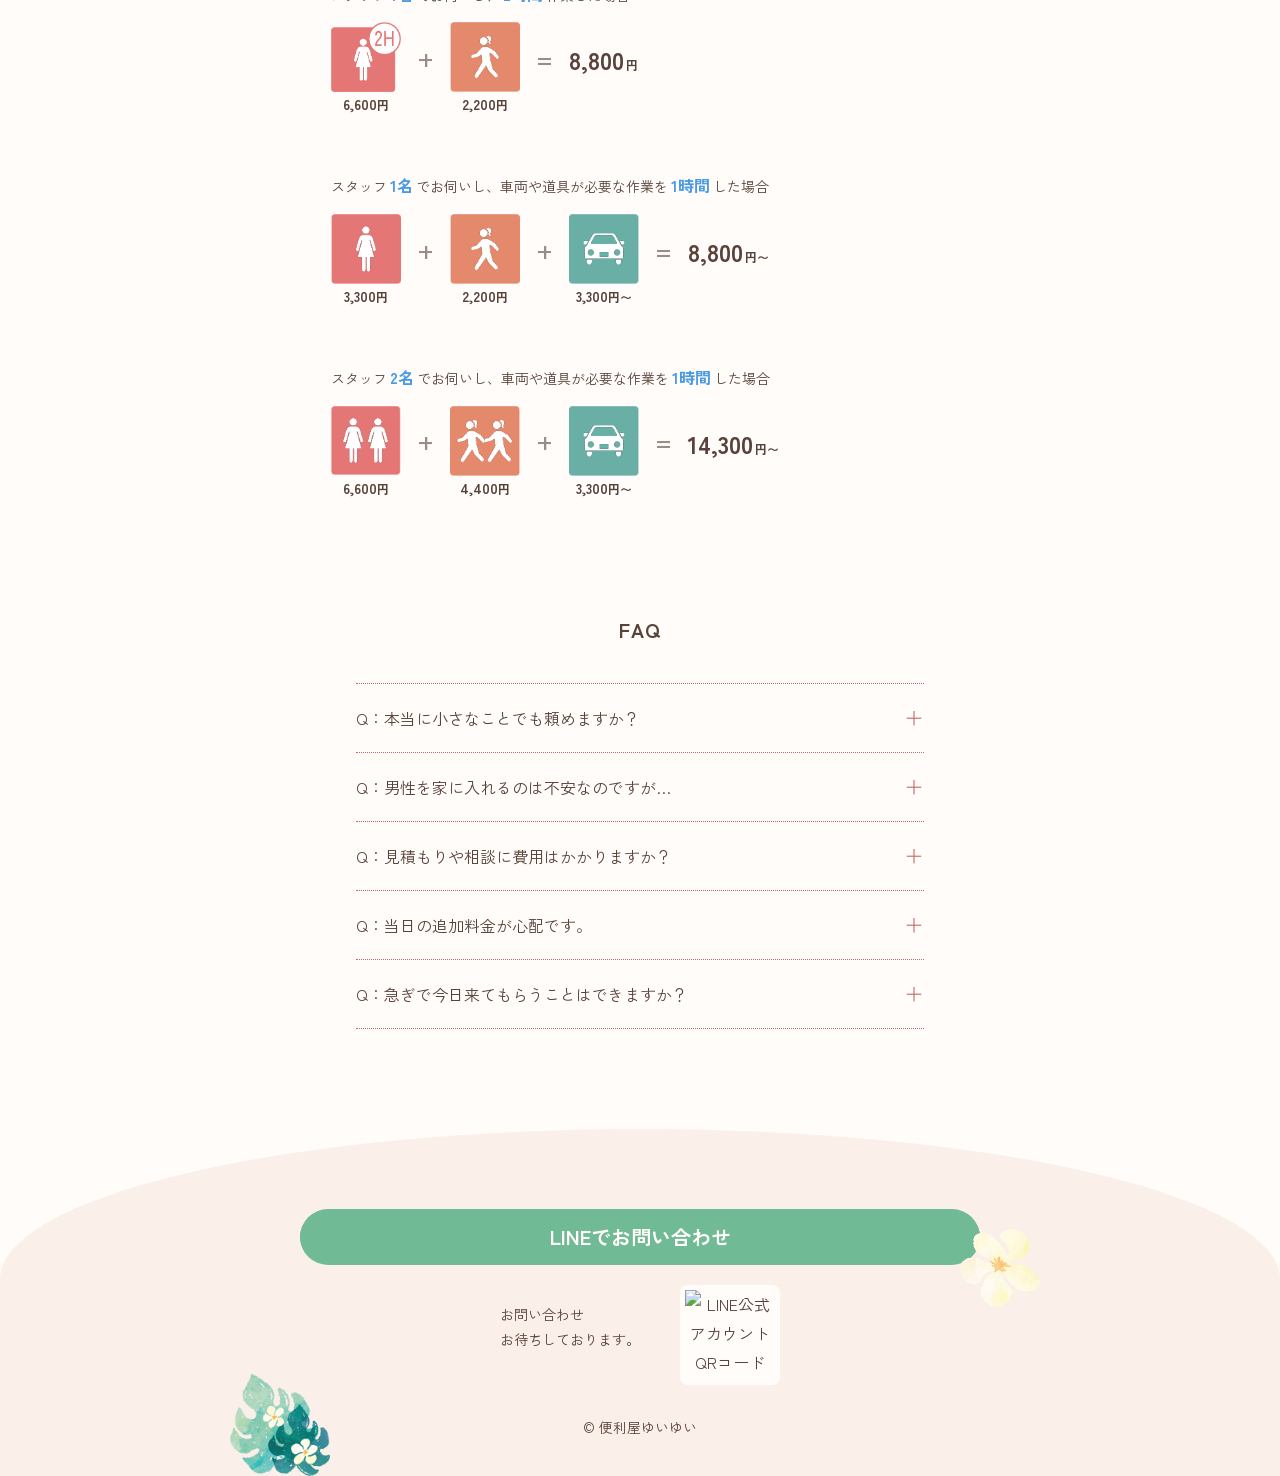
==== commit d6c582c9: "Aboutページの追加とリンクの修正" ====
--- a/index.html
+++ b/index.html
@@ -33,14 +33,15 @@
             <nav class="l-header__nav">
                 <ul class="l-header__nav-list">
                     <li class="l-header__nav-item"><a href="/" class="l-header__nav-link">TOP</a></li>
-                    <li class="l-header__nav-item"><a href="#" class="l-header__nav-link">ゆいゆいとは</a></li>
-                    <li class="l-header__nav-item"><a href="#" class="l-header__nav-link">料金表</a></li>
-                    <li class="l-header__nav-item"><a href="#" class="l-header__nav-link">対応エリア</a></li>
-                    <li class="l-header__nav-item"><a href="#" class="l-header__nav-link">FAQ</a></li>
+                    <li class="l-header__nav-item"><a href="/about/index.html" class="l-header__nav-link">ゆいゆいとは</a>
+                    </li>
+                    <li class="l-header__nav-item"><a href="#price" class="l-header__nav-link">料金表</a></li>
+                    <li class="l-header__nav-item"><a href="#area" class="l-header__nav-link">対応エリア</a></li>
+                    <li class="l-header__nav-item"><a href="#faq" class="l-header__nav-link">FAQ</a></li>
                     <li class="l-header__nav-item"><a href="#" class="l-header__nav-link">English</a></li>
                 </ul>
                 <div class="l-header__nav-cta">
-                    <a href="#" class="c-button--cta__nav">お問い合わせ</a>
+                    <a href="https://line.me/R/ti/p/@401vxqap" class="l-header__nav-cta-link">お問い合わせ</a>
                 </div>
             </nav>
 
@@ -80,7 +81,7 @@
                         届けます。
                     </p>
                     <div class="p-top-hero__link-wrapper">
-                        <a href="#" class="p-top-hero__link">ゆいゆいが生まれた理由</a>
+                        <a href="about/index.html" class="p-top-hero__link">さらに詳しく</a>
                     </div>
                 </div>
             </div>
@@ -137,13 +138,13 @@
                 </div>
 
                 <div class="p-top-usp__btn">
-                    <a href="#" class="c-button--cta">LINEで無料相談してみる</a>
+                    <a href="https://line.me/R/ti/p/@401vxqap" class="c-button--cta">LINEで無料相談してみる</a>
                 </div>
             </div>
         </section>
 
         <!-- エリアセクション -->
-        <section class="p-top-area">
+        <section id="area" class="p-top-area">
             <div class="p-top-area__inner">
                 <div class="p-top-area__container">
                     <h2 class="p-top-area__title">対応エリア</h2>
@@ -158,7 +159,7 @@
                     </div>
 
                     <div class="p-top-area__deco">
-                        <img src="img/deco_img1.png" alt="" aria-hidden="true">
+                        <img src="img/deco_img1.png" alt="ハイビスカスのイラスト" aria-hidden="true">
                     </div>
                 </div>
             </div>
@@ -187,7 +188,7 @@
         </section>
 
         <!-- 料金表セクション -->
-        <section class="p-top-price">
+        <section id="price" class="p-top-price">
             <div class="p-top-price__inner">
                 <h2 class="p-top-price__title">料金表</h2>
 
@@ -361,7 +362,7 @@
         </section>
 
         <!-- FAQセクション -->
-        <section class="p-top-faq">
+        <section id="faq" class="p-top-faq">
             <div class="p-top-faq__inner">
                 <h2 class="p-top-faq__title">FAQ</h2>
 
--- a/style.css
+++ b/style.css
@@ -28,6 +28,7 @@
    Line height
   ===================== */
   --line-height-base: 1.8;
+  --line-height-md: 2.0;
   --line-height-heading: 1.3;
   /* =====================
    Spacing (8px scale)
@@ -68,6 +69,7 @@
 ===================== */
 html {
   font-size: 100%;
+  scroll-behavior: smooth;
 }
 
 body {
@@ -80,6 +82,10 @@
   padding: 0;
   overflow-x: hidden;
   width: 100%;
+}
+
+[id] {
+  scroll-margin-top: 60px;
 }
 
 /* =====================
@@ -434,13 +440,19 @@
     width: auto;
     background-color: var(--color-cta_btn);
     color: var(--color-white);
+    font-size: var(--font-size-base);
     font-weight: 500;
     padding: 5px 16px;
     border-radius: 100px;
   }
 }
-@media (min-width: 768px) {
-  .l-header__nav-cta__nav {
+@media (min-width: 768px) and (hover: hover) {
+  .l-header__nav-cta:hover {
+    opacity: 0.7;
+  }
+}
+@media (min-width: 768px) {
+  .l-header__nav-cta__link {
     width: 160px;
     margin: 0 auto;
   }
@@ -553,7 +565,7 @@
   position: absolute;
   left: 0;
   bottom: 0;
-  width: 110%;
+  width: 113px;
   height: 1px;
   background-color: var(--color-primary);
 }
@@ -662,6 +674,11 @@
 .p-top-usp__btn {
   text-align: center;
   margin-top: 60px;
+}
+@media (min-width: 768px) and (hover: hover) {
+  .p-top-usp__btn:hover {
+    opacity: 0.7;
+  }
 }
 
 /* ==========================================================================
@@ -1064,7 +1081,7 @@
 }
 .p-top-price-example__unit p span {
   font-size: var(--font-size-xs);
-  font-weight: normal;
+  font-weight: bold;
 }
 .p-top-price-example__operator {
   font-size: var(--font-size-md);
@@ -1081,7 +1098,7 @@
 }
 .p-top-price-example__total span {
   font-size: 12px;
-  font-weight: normal;
+  font-weight: bold;
   margin-left: 2px;
 }
 @media (min-width: 768px) {
@@ -1143,4 +1160,81 @@
   .p-top-faq__answer {
     font-size: 15px;
   }
+}
+
+/* ==========================================================================
+   Page: About 
+   ========================================================================== */
+.p-about {
+  margin-top: 150px;
+  color: var(--color-text);
+  line-height: var(--line-height-md);
+}
+.p-about__inner {
+  max-width: 600px;
+  margin: 0 auto;
+  padding: 0 var(--space-md);
+  margin-bottom: 60px;
+}
+.p-about__head {
+  margin-bottom: var(--space-xxxl);
+}
+.p-about__sub-title {
+  display: block;
+  color: var(--color-primary);
+  font-size: var(--font-size-sm);
+  margin-bottom: var(--space-sm);
+  position: relative;
+  padding-left: 40px;
+}
+.p-about__sub-title::before {
+  content: "";
+  position: absolute;
+  left: 0;
+  top: 50%;
+  width: 30px;
+  height: 1px;
+  background-color: var(--color-primary);
+}
+.p-about__main-title {
+  font-size: var(--font-size-lg);
+  font-weight: bold;
+}
+.p-about__content {
+  display: flex;
+  flex-direction: column;
+  gap: var(--space-xl);
+}
+.p-about__lead {
+  font-size: var(--font-size-md);
+}
+.p-about__text {
+  font-size: var(--font-size-base);
+}
+.p-about__image {
+  width: 60%;
+  margin: var(--space-lg) auto;
+}
+.p-about__image:nth-of-type(odd) {
+  margin-right: auto;
+  margin-left: 15%;
+}
+.p-about__image:nth-of-type(even) {
+  margin-left: auto;
+  margin-right: 5%;
+}
+.p-about__image img {
+  width: 100%;
+  height: auto;
+  border-radius: var(--radius-md);
+}
+
+.u-fade-up {
+  opacity: 0;
+  transform: translateY(30px);
+  transition: opacity 1.2s ease, transform 1.2s ease;
+}
+.u-fade-up.is-visible {
+  opacity: 1;
+  transform: translateY(0);
 }/*# sourceMappingURL=style.css.map */
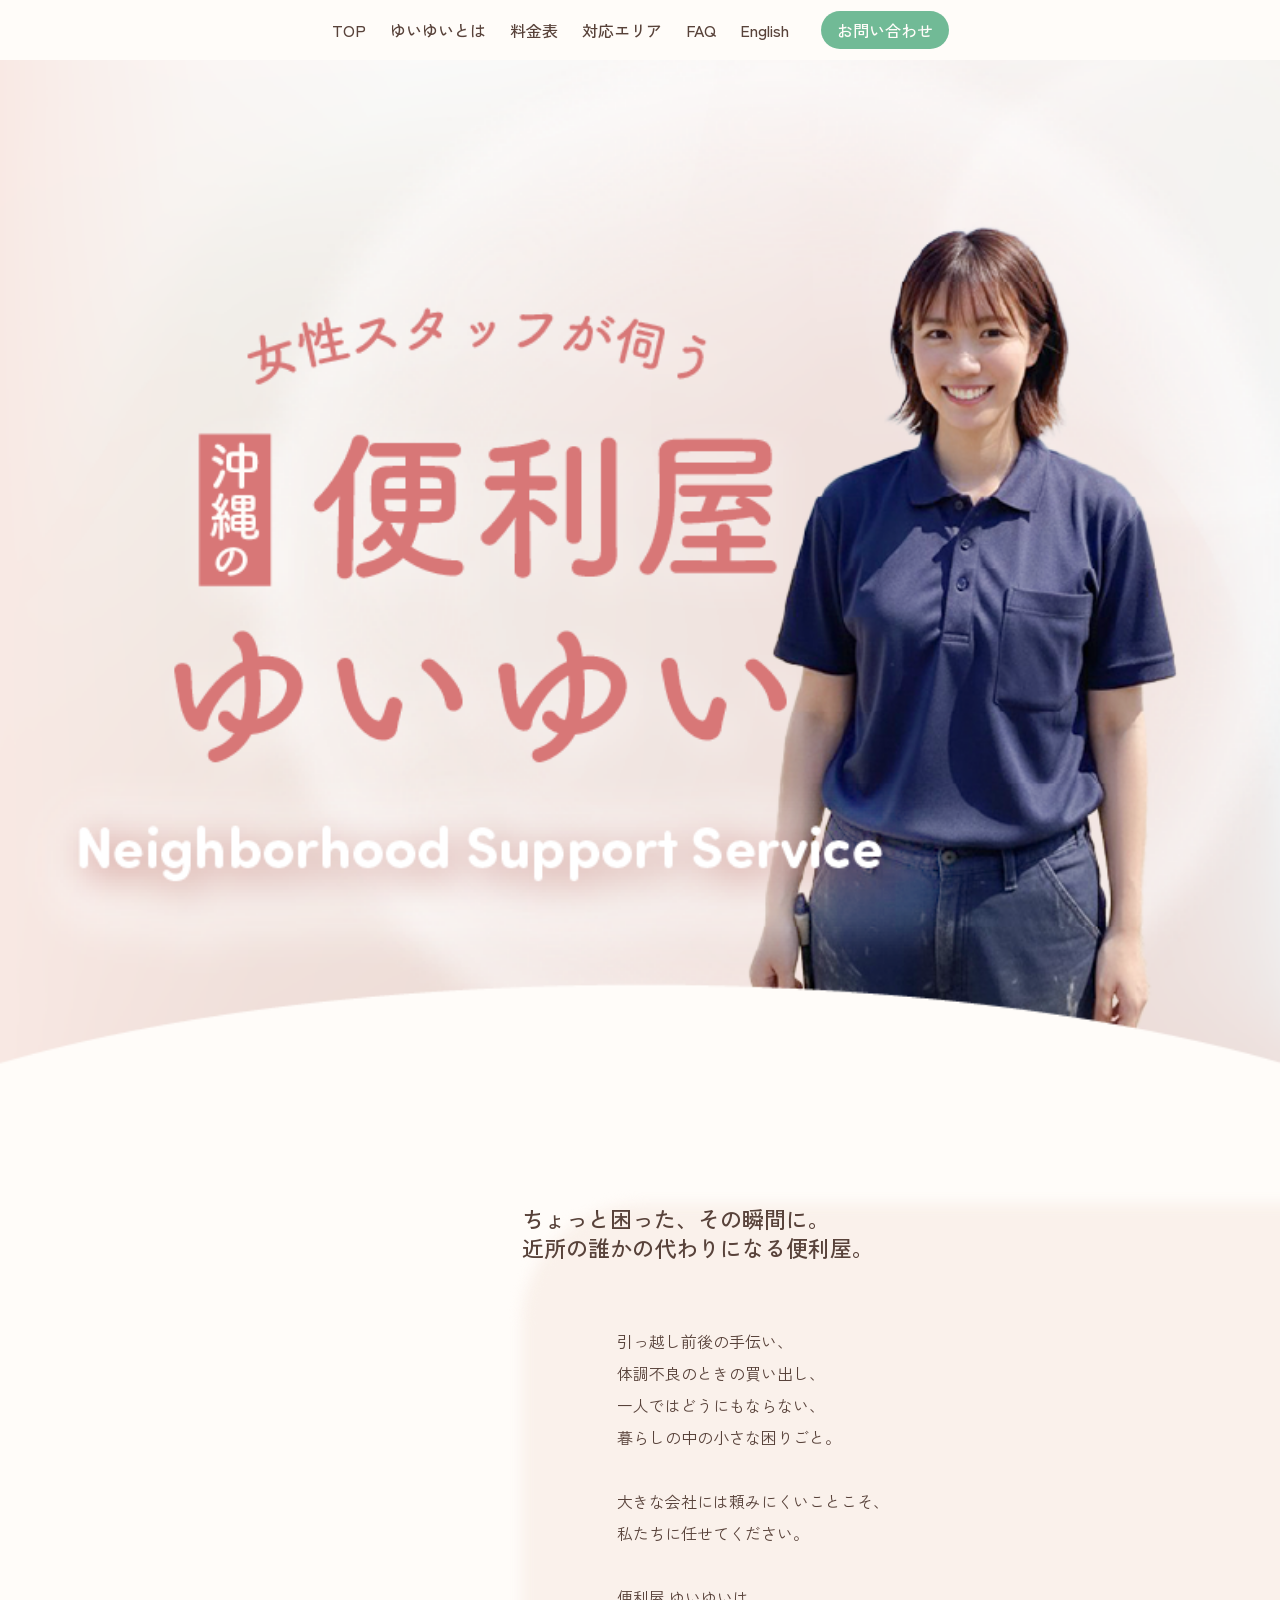
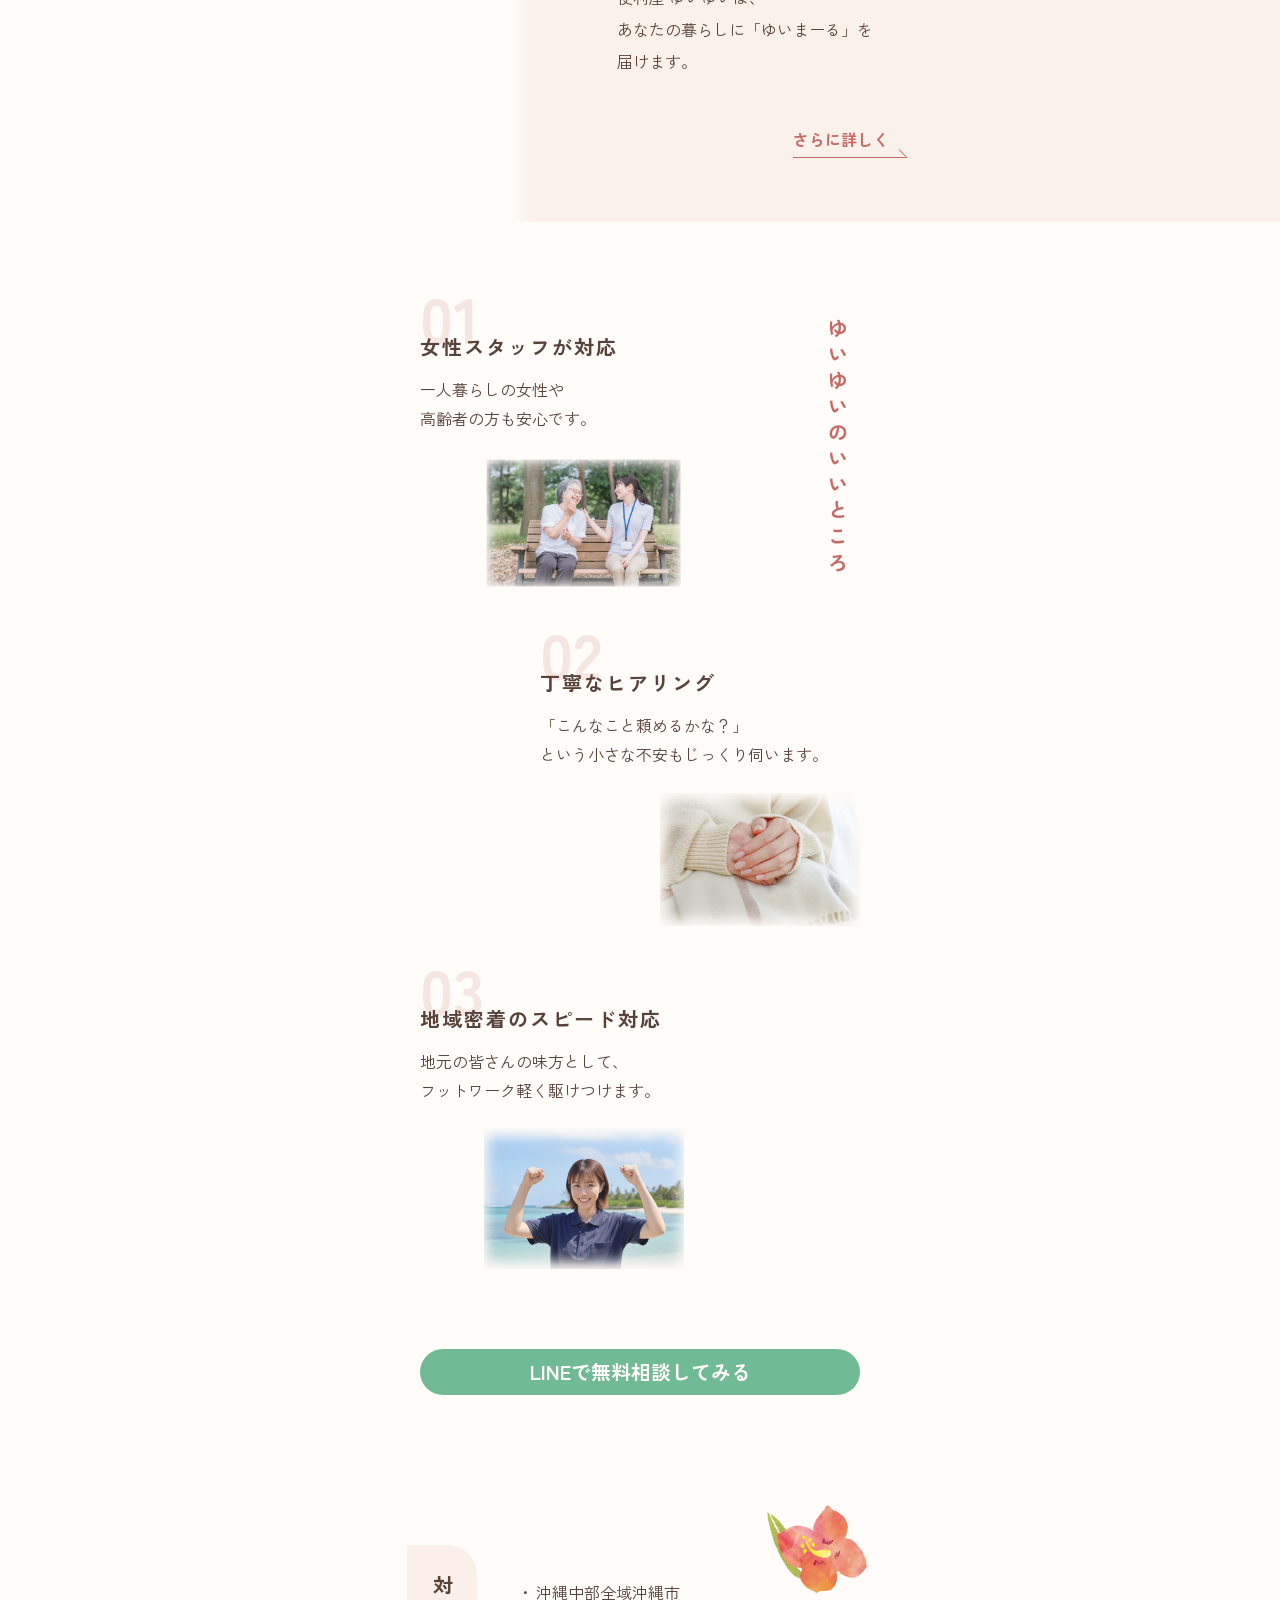
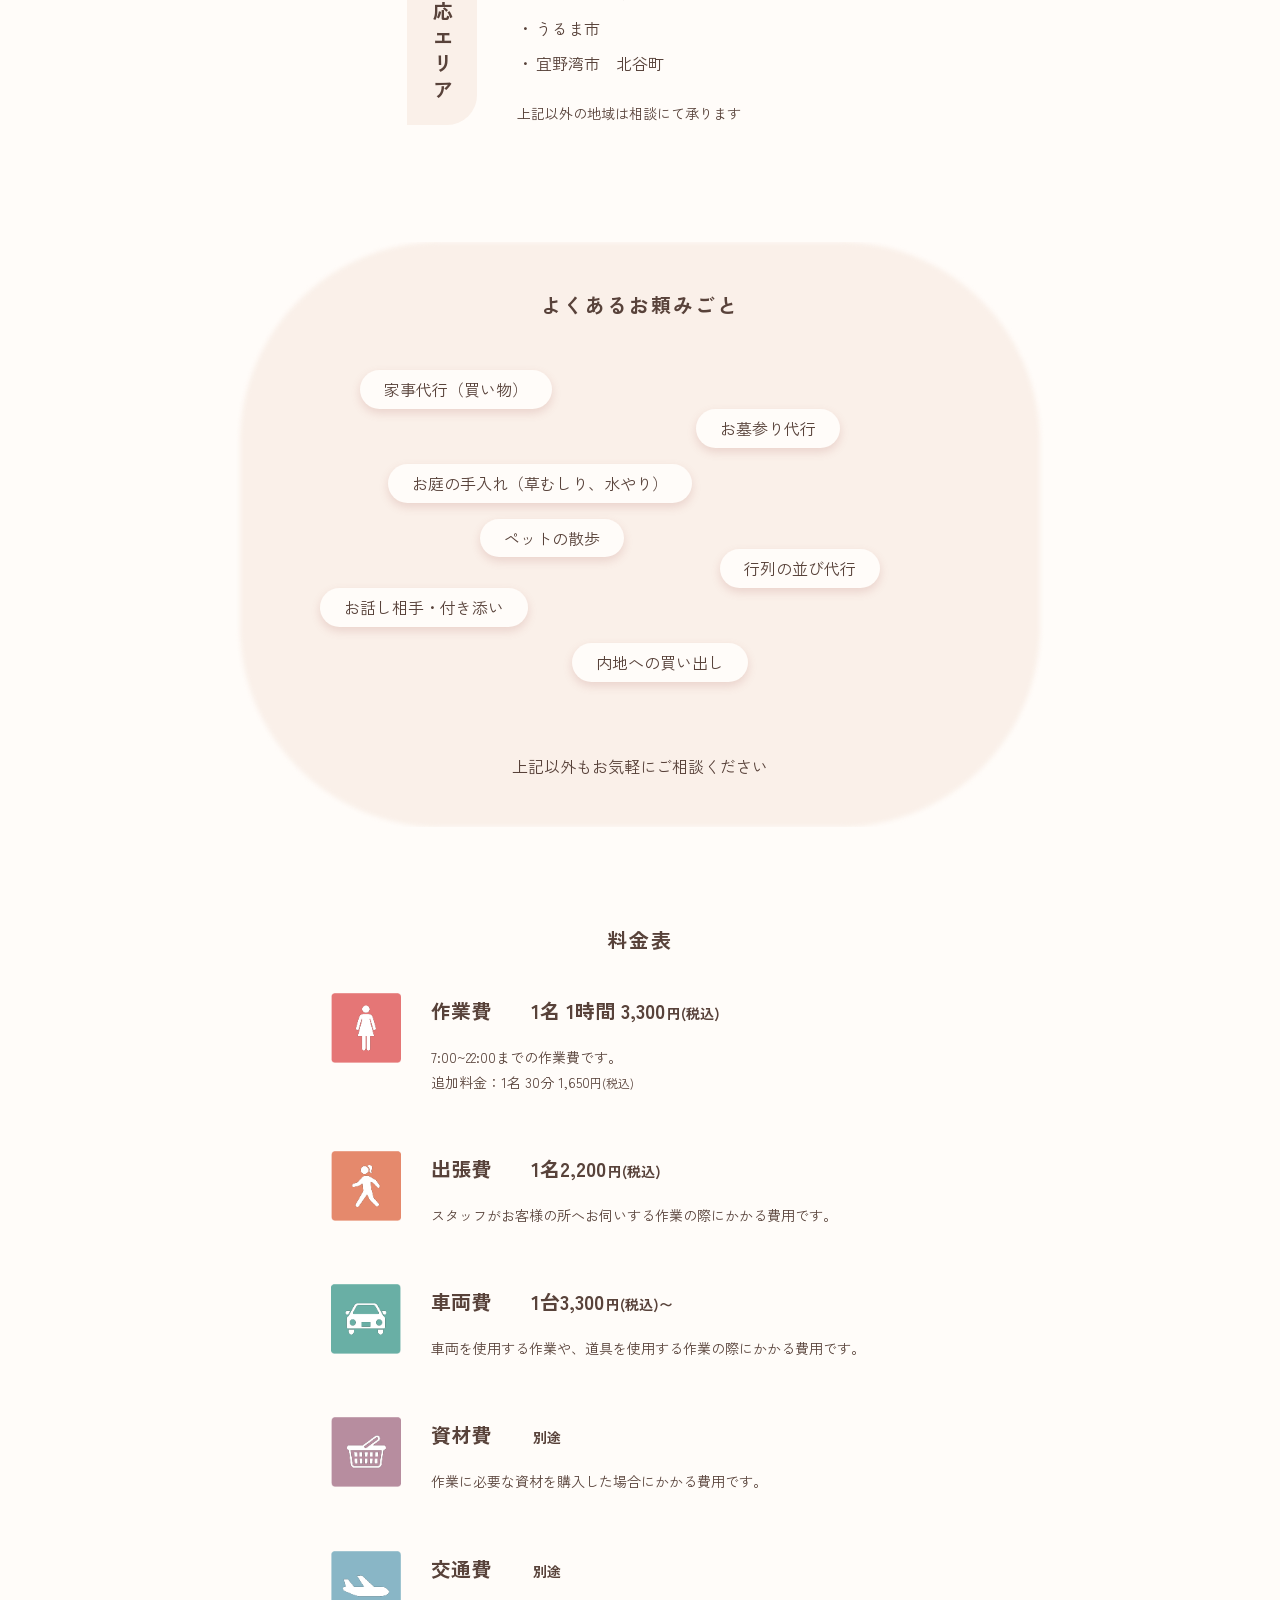
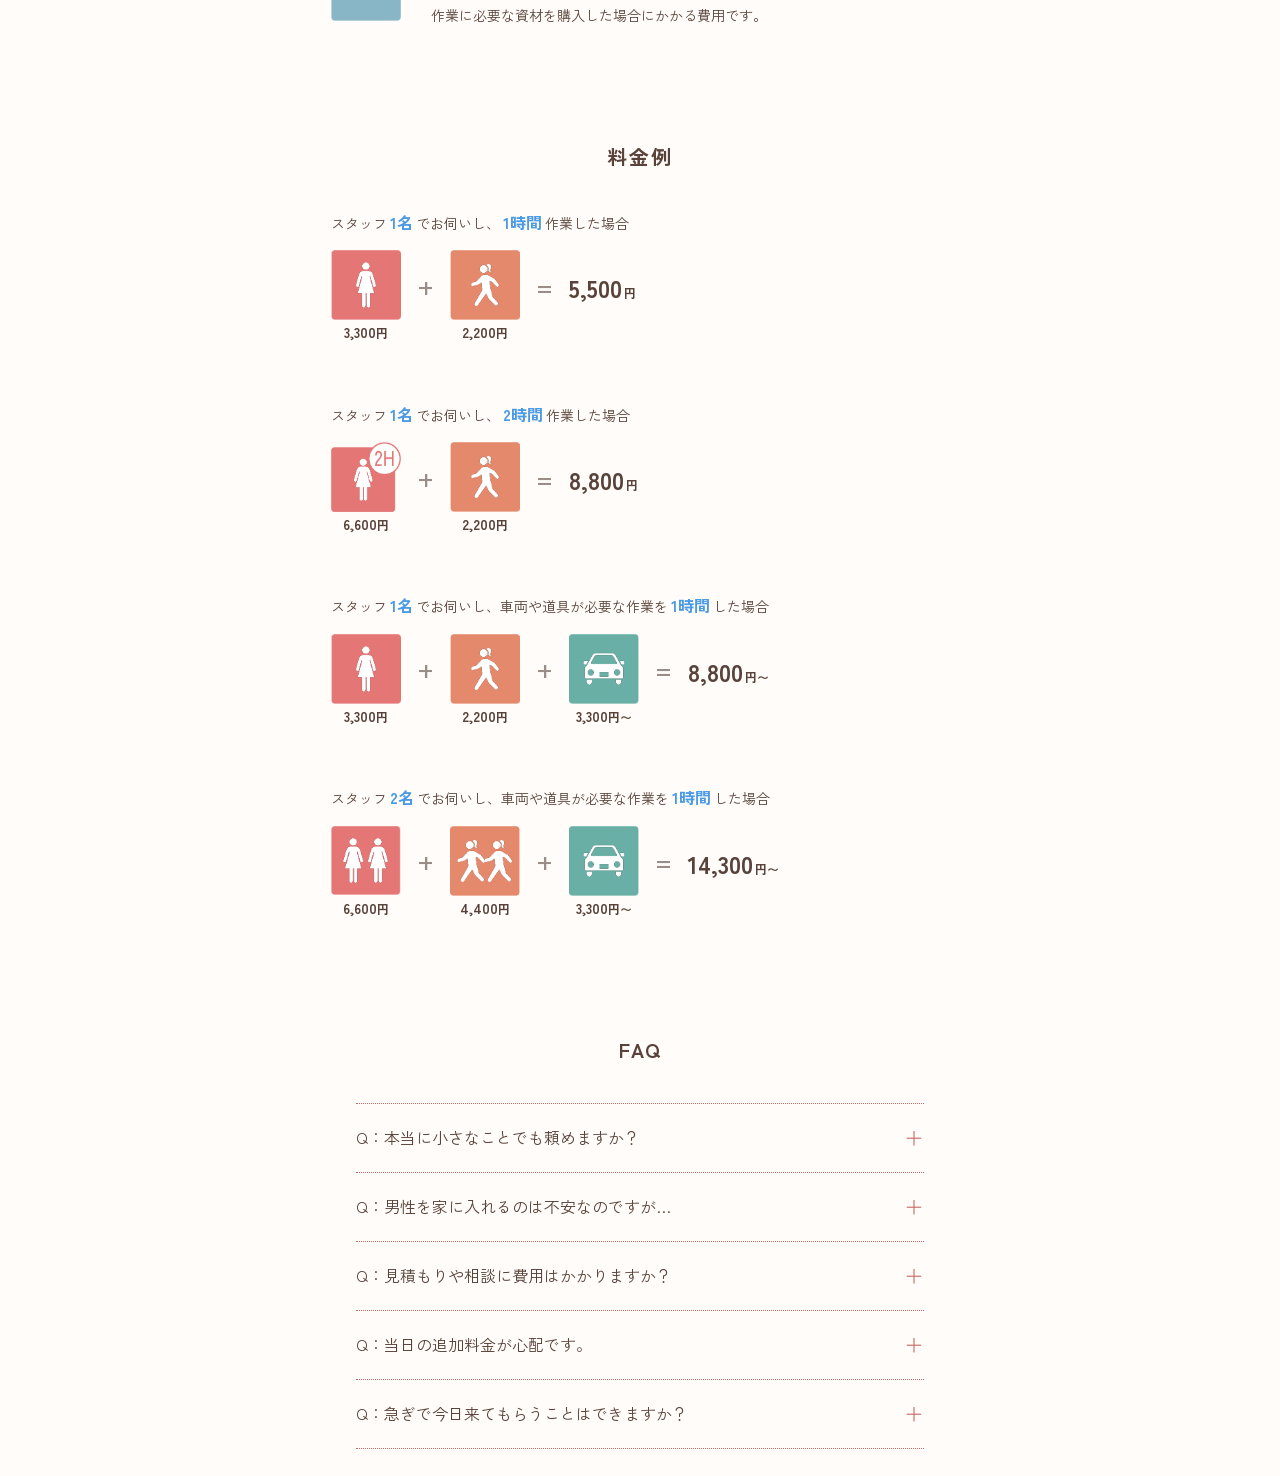
==== commit 7b7b30de: "リンクのパスを相対パスに修正" ====
--- a/index.html
+++ b/index.html
@@ -32,8 +32,8 @@
             </div>
             <nav class="l-header__nav">
                 <ul class="l-header__nav-list">
-                    <li class="l-header__nav-item"><a href="/" class="l-header__nav-link">TOP</a></li>
-                    <li class="l-header__nav-item"><a href="/about/index.html" class="l-header__nav-link">ゆいゆいとは</a>
+                    <li class="l-header__nav-item"><a href="./" class="l-header__nav-link">TOP</a></li>
+                    <li class="l-header__nav-item"><a href="about/index.html" class="l-header__nav-link">ゆいゆいとは</a>
                     </li>
                     <li class="l-header__nav-item"><a href="#price" class="l-header__nav-link">料金表</a></li>
                     <li class="l-header__nav-item"><a href="#area" class="l-header__nav-link">対応エリア</a></li>
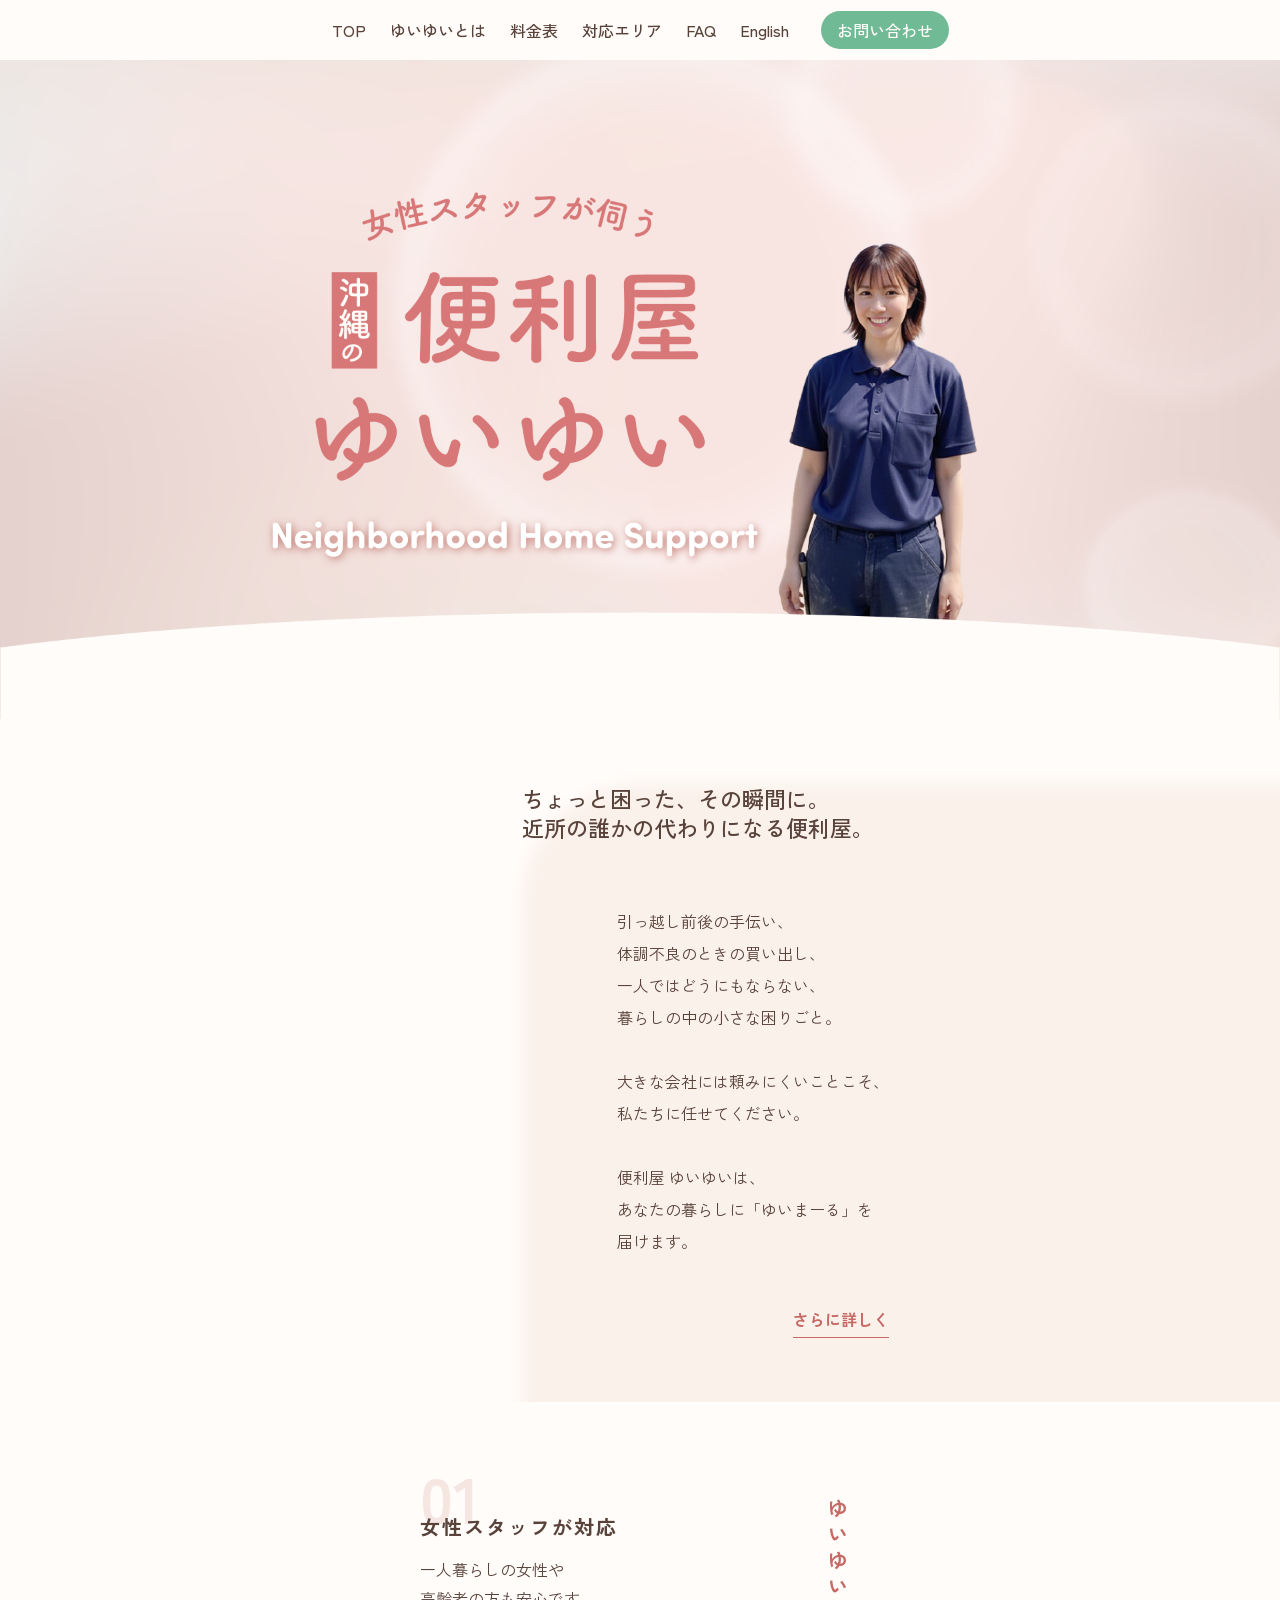
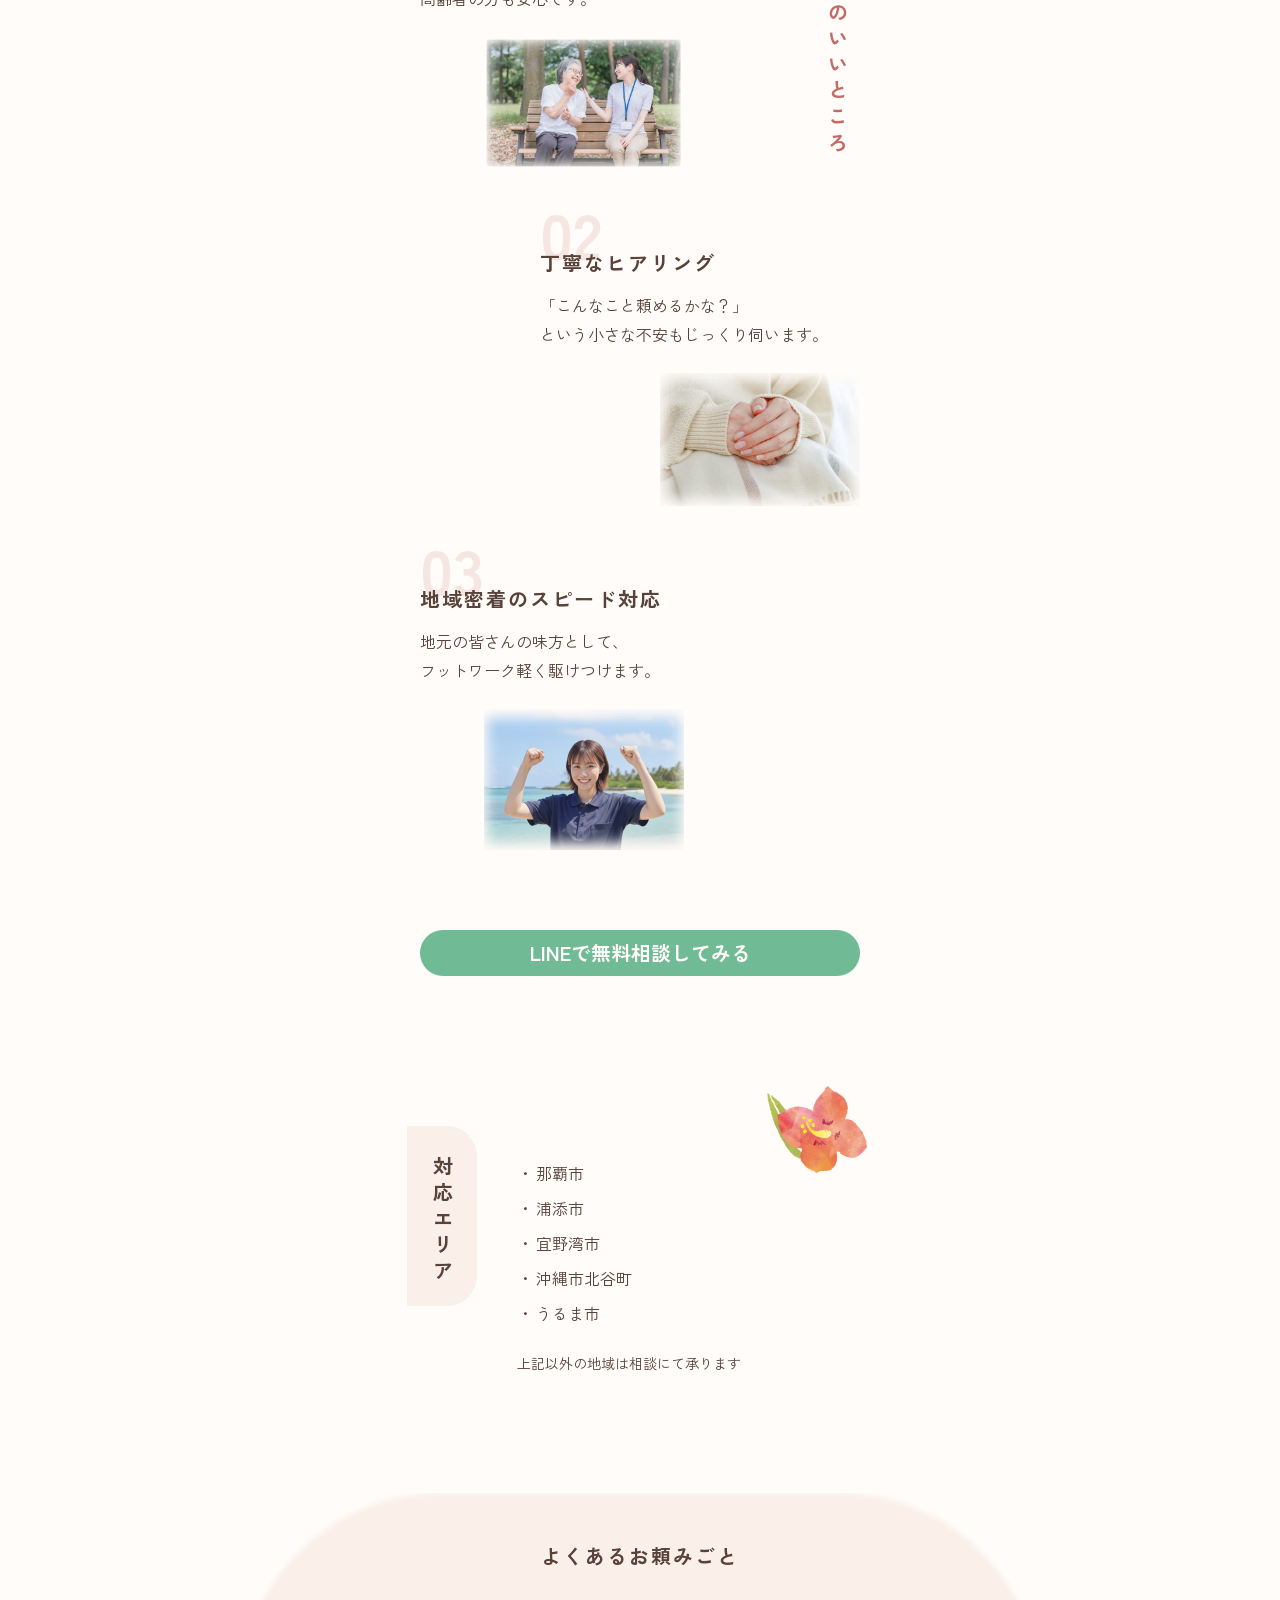
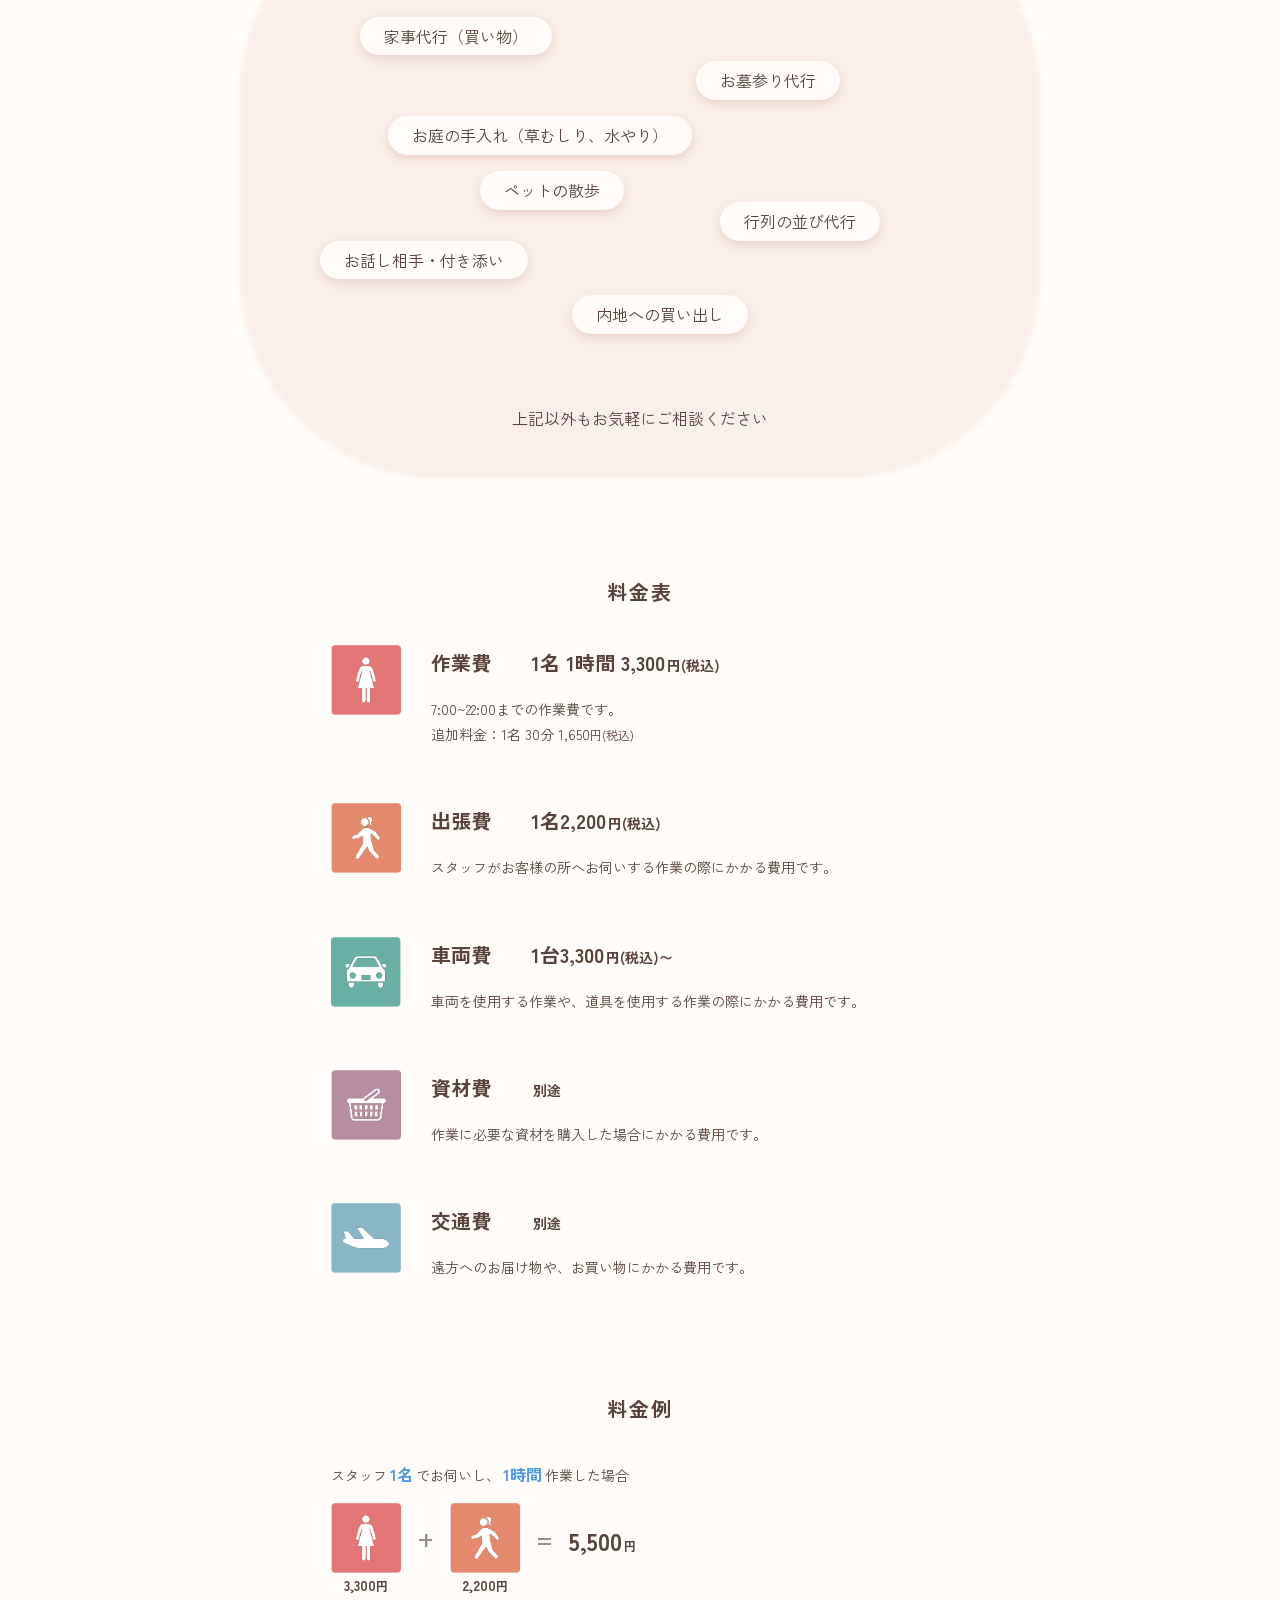
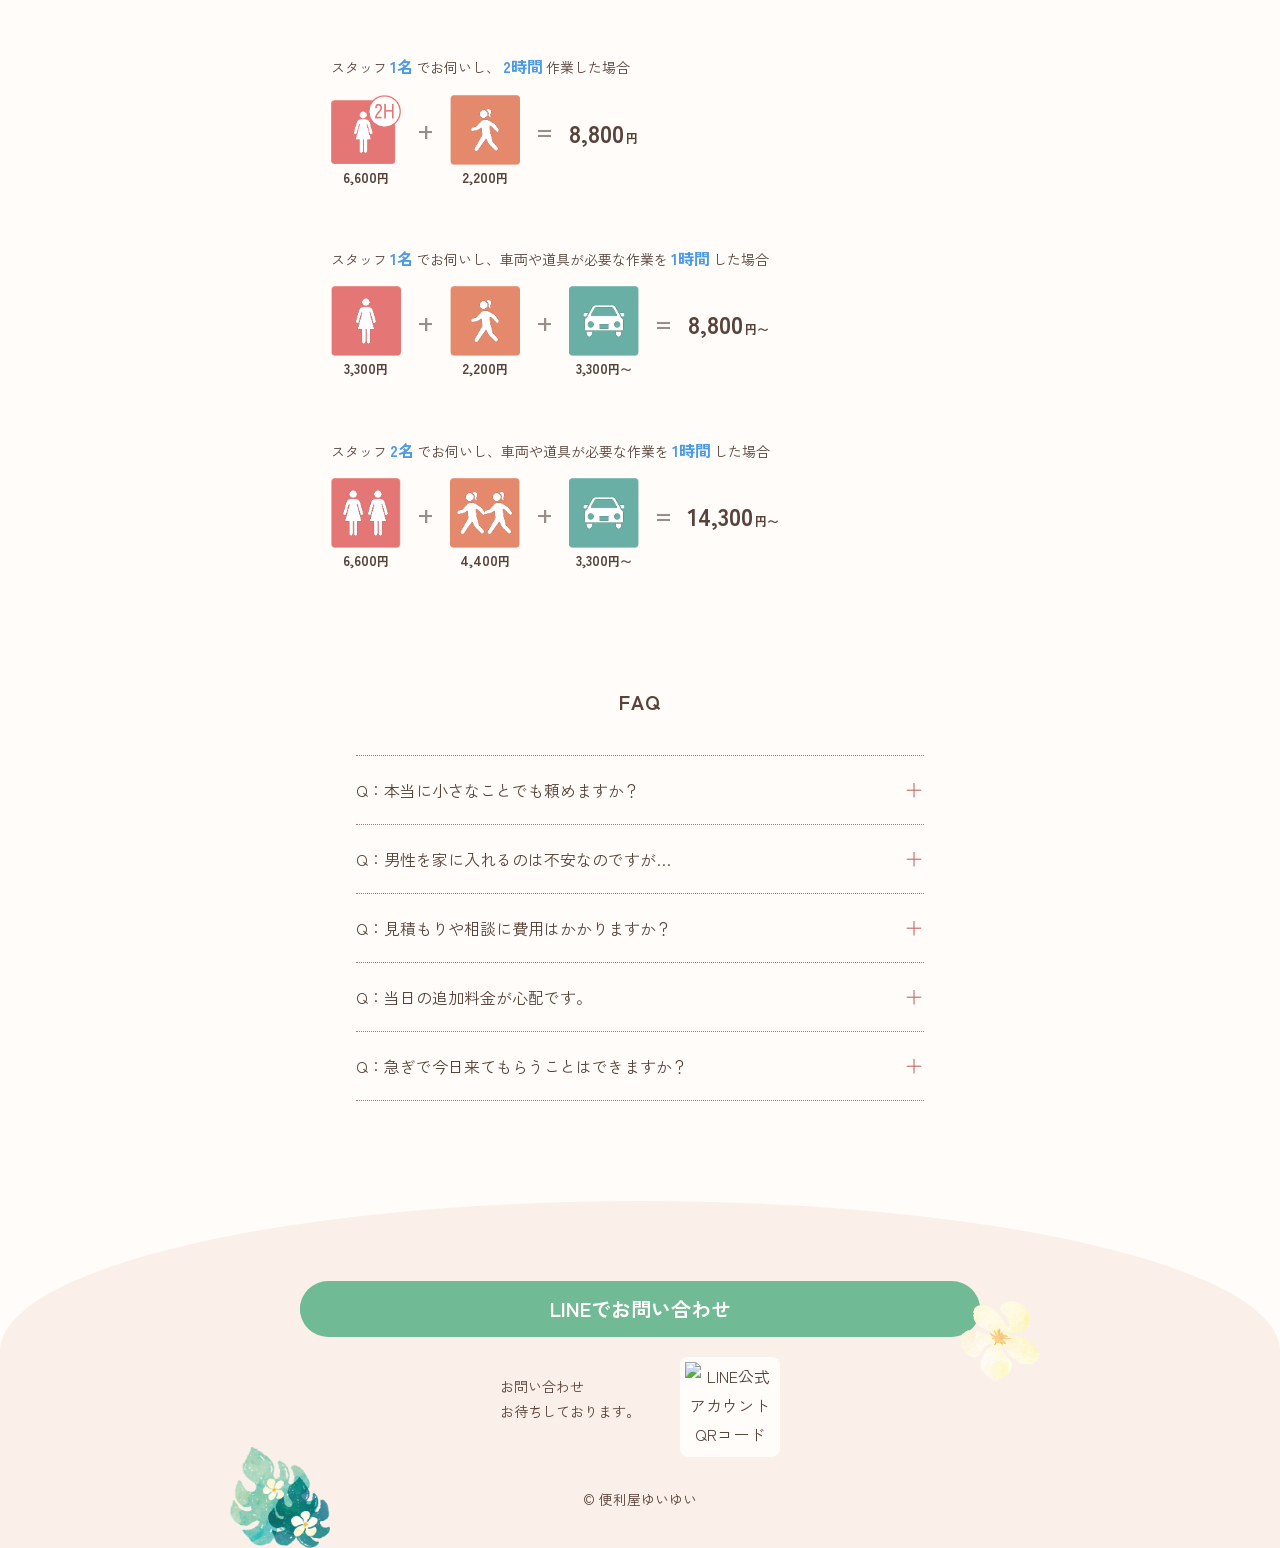
==== commit 74d4c798: "Upload all files" ====
--- a/index.html
+++ b/index.html
@@ -22,7 +22,8 @@
         <header class="l-header">
             <div class="l-header__inner">
                 <div class="l-header__icon_en">
-                    <img src="img/icon_en.png" alt="English-icon" width="32" height="32">
+                    <a href="./english/index.html"><img src="img/icon_en.png" alt="English-icon" width="32"
+                            height="32"></a>
                 </div>
 
                 <button class="l-header__menu-btn" aria-label="メニューを開く" aria-expanded="false">
@@ -38,7 +39,8 @@
                     <li class="l-header__nav-item"><a href="#price" class="l-header__nav-link">料金表</a></li>
                     <li class="l-header__nav-item"><a href="#area" class="l-header__nav-link">対応エリア</a></li>
                     <li class="l-header__nav-item"><a href="#faq" class="l-header__nav-link">FAQ</a></li>
-                    <li class="l-header__nav-item"><a href="#" class="l-header__nav-link">English</a></li>
+                    <li class="l-header__nav-item"><a href="./english/index.html" class="l-header__nav-link">English</a>
+                    </li>
                 </ul>
                 <div class="l-header__nav-cta">
                     <a href="https://line.me/R/ti/p/@401vxqap" class="l-header__nav-cta-link">お問い合わせ</a>
@@ -151,9 +153,11 @@
 
                     <div class="p-top-area__content">
                         <ul class="p-top-area__list">
-                            <li class="p-top-area__item">沖縄中部全域沖縄市</li>
+                            <li class="p-top-area__item">那覇市</li>
+                            <li class="p-top-area__item">浦添市</li>
+                            <li class="p-top-area__item">宜野湾市</li>
+                            <li class="p-top-area__item">沖縄市北谷町</li>
                             <li class="p-top-area__item">うるま市</li>
-                            <li class="p-top-area__item">宜野湾市　北谷町</li>
                         </ul>
                         <p class="p-top-area__note">上記以外の地域は相談にて承ります</p>
                     </div>
@@ -263,7 +267,7 @@
                                 <p class="p-top-price__value"><span>別途</span></p>
                             </div>
                             <p class="p-top-price__note">
-                                作業に必要な資材を購入した場合にかかる費用です。
+                                遠方へのお届け物や、お買い物にかかる費用です。
                             </p>
                         </div>
                     </div>
--- a/style.css
+++ b/style.css
@@ -12,8 +12,8 @@
   /* =====================
    Font
   ===================== */
-  --font-base: "Zen Kaku Gothic New", sans-serif;
-  --font-en: "Open Sans", sans-serif;
+  --font-base: 'Zen Kaku Gothic New', sans-serif;
+  --font-en: 'Open Sans', sans-serif;
   /* =====================
    Font size
   ===================== */
@@ -171,122 +171,6 @@
   display: none;
 }
 
-.l-footer {
-  width: 100%;
-  position: relative;
-  background-color: var(--color-accent);
-  overflow: hidden;
-  border-radius: 100% 100% 0 0/150px 150px 0 0;
-  padding: 60px 0 10px;
-}
-@media (min-width: 768px) {
-  .l-footer {
-    border-radius: 100% 100% 0 0/300px 300px 0 0;
-    padding: 80px 0 20px;
-  }
-}
-.l-footer__inner {
-  max-width: 800px;
-  margin: 0 auto;
-  position: relative;
-  z-index: 1;
-}
-.l-footer__content {
-  display: flex;
-  flex-direction: column;
-  align-items: center;
-  text-align: center;
-  width: 85%;
-  margin: 0 auto;
-}
-.l-footer__btn {
-  width: 100%;
-  max-width: 320px;
-  margin-bottom: 40px;
-}
-.l-footer__info {
-  display: flex;
-  align-items: center;
-  justify-content: center;
-  gap: 20px;
-  margin-top: 20px;
-  margin-bottom: 30px;
-}
-@media (min-width: 768px) {
-  .l-footer__info {
-    gap: 40px;
-  }
-}
-.l-footer__text {
-  font-size: var(--font-size-sm);
-  text-align: left;
-}
-.l-footer__qr {
-  width: 100px;
-  height: 100px;
-  background-color: var(--color-white);
-  padding: 5px;
-  border-radius: var(--radius-md);
-}
-.l-footer__qr img {
-  width: 100%;
-  height: 100%;
-  object-fit: contain;
-}
-.l-footer__copyright {
-  font-size: var(--font-size-sm);
-  color: var(--color-text);
-}
-.l-footer__deco {
-  position: absolute;
-  pointer-events: none;
-  z-index: 0;
-}
-.l-footer__deco.--top-right {
-  top: 20px;
-  right: 0;
-  width: 60px;
-}
-@media (min-width: 768px) {
-  .l-footer__deco.--top-right {
-    width: 80px;
-  }
-}
-.l-footer__deco.--bottom-left {
-  bottom: -20px;
-  left: -10px;
-  width: 80px;
-}
-@media (min-width: 768px) {
-  .l-footer__deco.--bottom-left {
-    width: 100px;
-  }
-}
-.l-footer__deco img {
-  width: 100%;
-  height: auto;
-}
-
-.c-button--cta {
-  display: inline-flex;
-  align-items: center;
-  justify-content: center;
-  background-color: var(--color-cta_btn);
-  color: var(--color-white);
-  font-weight: bold;
-  font-size: var(--font-size-md);
-  padding: 5px 0;
-  border-radius: 100px;
-  width: 100%;
-  max-width: 100%;
-  transition: opacity 0.3s;
-}
-@media (min-width: 768px) and (hover: hover) {
-  .c-button--cta:hover {
-    opacity: 0.7;
-  }
-}
-
 /* ==========================================================================
    Header
    ========================================================================== */
@@ -365,7 +249,7 @@
   height: 100vh;
   background-color: var(--color-white);
   z-index: 1;
-  padding: var(--space-xxxl) var(--space-md);
+  padding: var(--space-xxxl) var(--space-md) 150px var(--space-md);
   display: flex;
   flex-direction: column;
   align-items: center;
@@ -390,7 +274,6 @@
 .l-header__nav-list {
   text-align: center;
   width: 100%;
-  margin-top: var(--space-xl);
 }
 @media (min-width: 768px) {
   .l-header__nav-list {
@@ -455,6 +338,122 @@
   .l-header__nav-cta__link {
     width: 160px;
     margin: 0 auto;
+  }
+}
+
+.l-footer {
+  width: 100%;
+  position: relative;
+  background-color: var(--color-accent);
+  overflow: hidden;
+  border-radius: 100% 100% 0 0/150px 150px 0 0;
+  padding: 60px 0 10px;
+}
+@media (min-width: 768px) {
+  .l-footer {
+    border-radius: 100% 100% 0 0/300px 300px 0 0;
+    padding: 80px 0 20px;
+  }
+}
+.l-footer__inner {
+  max-width: 800px;
+  margin: 0 auto;
+  position: relative;
+  z-index: 1;
+}
+.l-footer__content {
+  display: flex;
+  flex-direction: column;
+  align-items: center;
+  text-align: center;
+  width: 85%;
+  margin: 0 auto;
+}
+.l-footer__btn {
+  width: 100%;
+  max-width: 320px;
+  margin-bottom: 40px;
+}
+.l-footer__info {
+  display: flex;
+  align-items: center;
+  justify-content: center;
+  gap: 20px;
+  margin-top: 20px;
+  margin-bottom: 30px;
+}
+@media (min-width: 768px) {
+  .l-footer__info {
+    gap: 40px;
+  }
+}
+.l-footer__text {
+  font-size: var(--font-size-sm);
+  text-align: left;
+}
+.l-footer__qr {
+  width: 100px;
+  height: 100px;
+  background-color: var(--color-white);
+  padding: 5px;
+  border-radius: var(--radius-md);
+}
+.l-footer__qr img {
+  width: 100%;
+  height: 100%;
+  object-fit: contain;
+}
+.l-footer__copyright {
+  font-size: var(--font-size-sm);
+  color: var(--color-text);
+}
+.l-footer__deco {
+  position: absolute;
+  pointer-events: none;
+  z-index: 0;
+}
+.l-footer__deco.--top-right {
+  top: 20px;
+  right: 0;
+  width: 60px;
+}
+@media (min-width: 768px) {
+  .l-footer__deco.--top-right {
+    width: 80px;
+  }
+}
+.l-footer__deco.--bottom-left {
+  bottom: -20px;
+  left: -10px;
+  width: 80px;
+}
+@media (min-width: 768px) {
+  .l-footer__deco.--bottom-left {
+    width: 100px;
+  }
+}
+.l-footer__deco img {
+  width: 100%;
+  height: auto;
+}
+
+.c-button--cta {
+  display: inline-flex;
+  align-items: center;
+  justify-content: center;
+  background-color: var(--color-cta_btn);
+  color: var(--color-white);
+  font-weight: bold;
+  font-size: var(--font-size-md);
+  padding: 5px 0;
+  border-radius: 100px;
+  width: 100%;
+  max-width: 100%;
+  transition: opacity 0.3s;
+}
+@media (min-width: 768px) and (hover: hover) {
+  .c-button--cta:hover {
+    opacity: 0.7;
   }
 }
 
@@ -565,20 +564,9 @@
   position: absolute;
   left: 0;
   bottom: 0;
-  width: 113px;
+  width: 100%;
   height: 1px;
   background-color: var(--color-primary);
-}
-.p-top-hero__link::before {
-  content: "";
-  position: absolute;
-  right: -22px;
-  bottom: 8px;
-  width: 12px;
-  height: 1px;
-  background-color: var(--color-primary);
-  transform: rotate(45deg);
-  transform-origin: left center;
 }
 @media (hover: hover) {
   .p-top-hero__link:hover {
@@ -870,11 +858,11 @@
   }
   .p-top-help__item:nth-child(1) {
     margin-left: 15%;
-    margin-top: 12px;
+    margin-top: 8px;
   }
   .p-top-help__item:nth-child(2) {
     margin-right: 25%;
-    margin-top: -16px;
+    margin-top: -10px;
   }
   .p-top-help__item:nth-child(3) {
     margin-left: -25%;
@@ -1050,7 +1038,7 @@
   display: flex;
   align-items: center;
   justify-content: flex-start;
-  gap: 8px;
+  gap: 5px;
   white-space: nowrap;
 }
 @media (min-width: 768px) {
